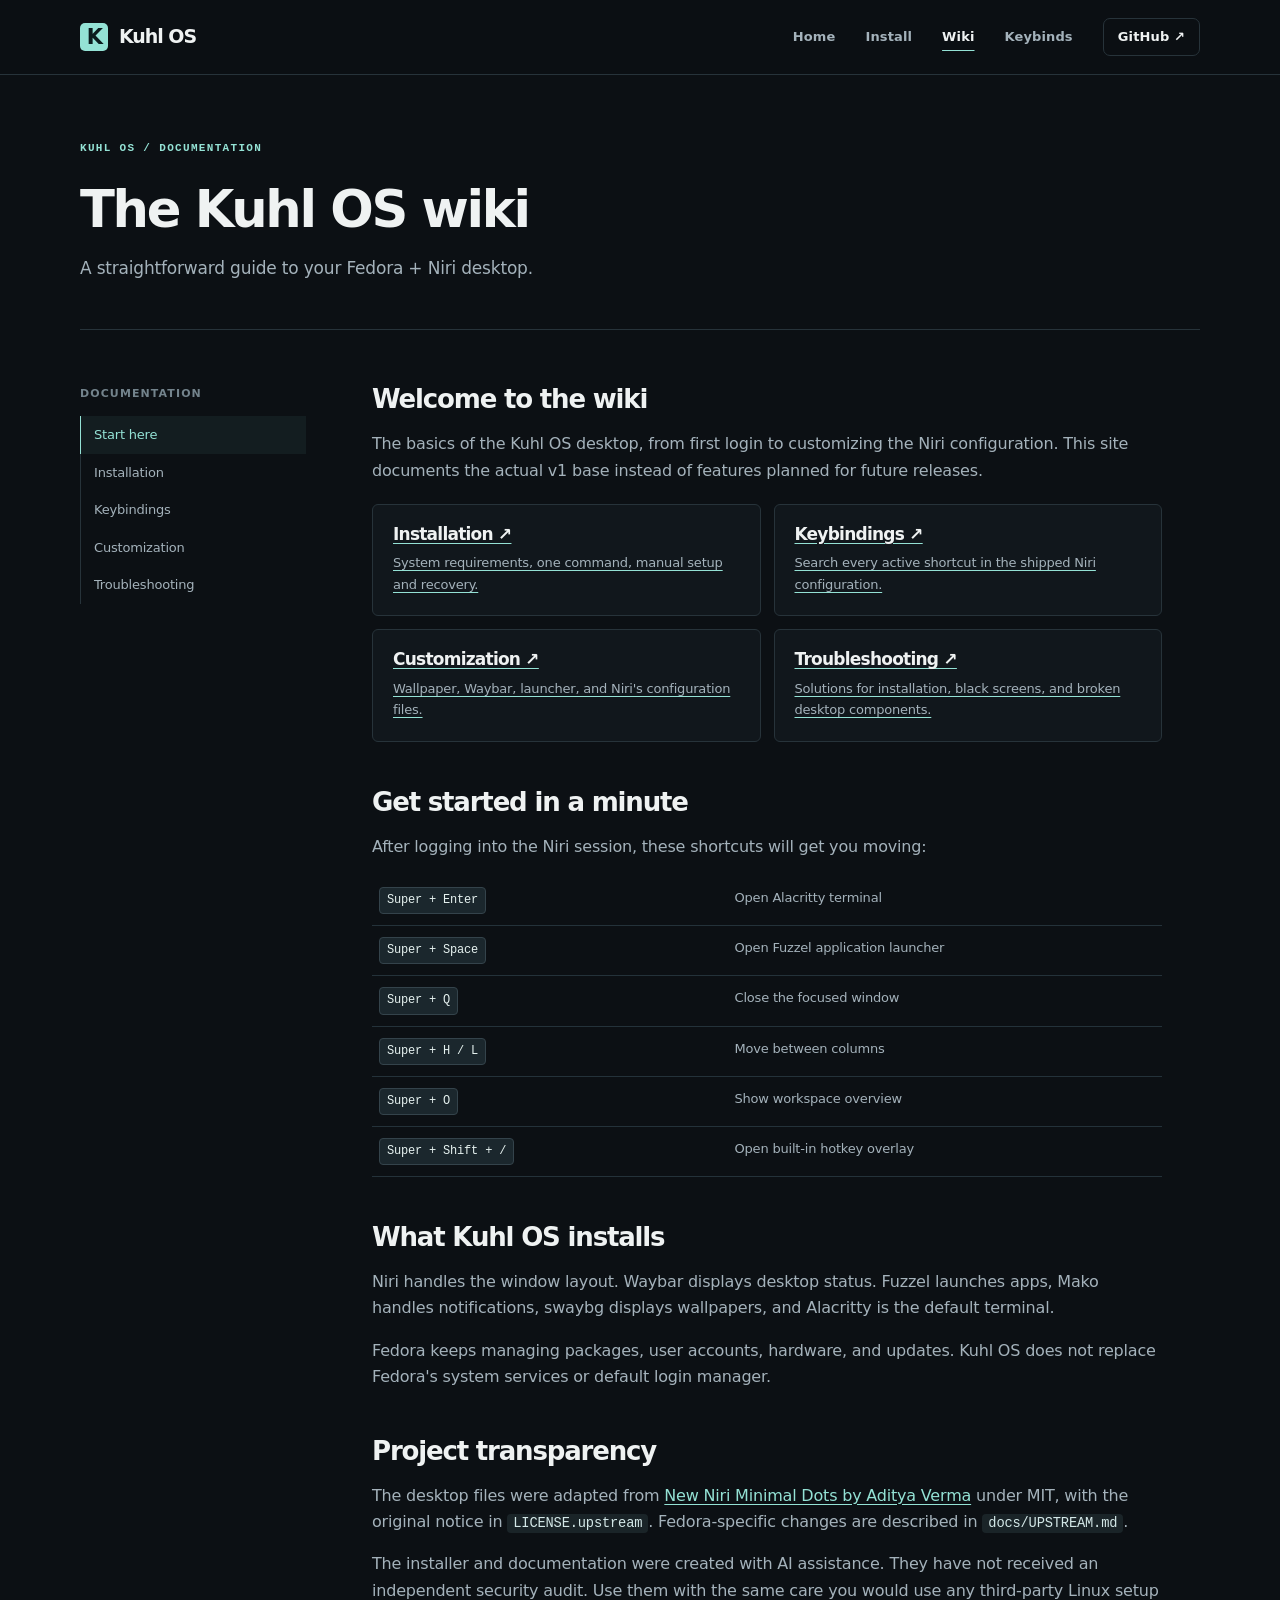
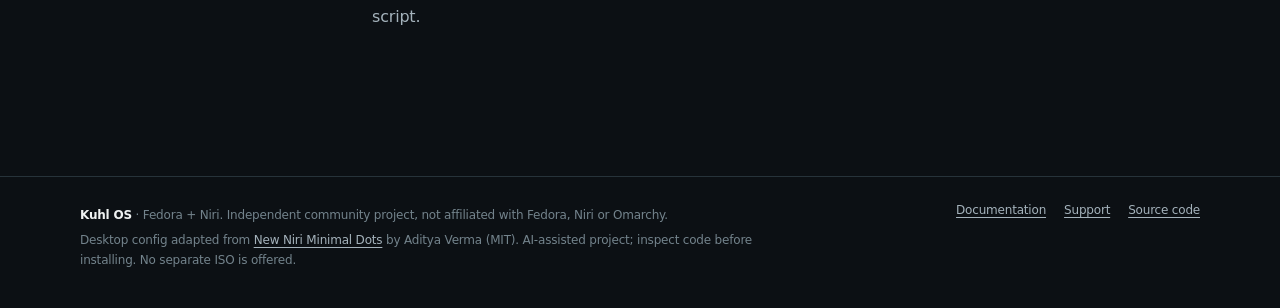
==== wiki/index.html @ 1f279771 "Added website and more for offical guide and release." ====
<!doctype html>
<html lang="en"><head><meta charset="utf-8"><meta name="viewport" content="width=device-width, initial-scale=1">
<meta name="theme-color" content="#0c1014"><meta name="description" content="A straightforward guide to your Fedora + Niri desktop.">
<title>The Kuhl OS wiki — Kuhl OS</title><link rel="icon" href="../assets/favicon.svg" type="image/svg+xml">
<link rel="stylesheet" href="../assets/site.css"><script src="../assets/site.js" defer></script></head>
<body><a class="skip-link" href="#content">Skip to content</a>
<header class="topbar"><div class="wrap nav-inner">
<a href="../index.html" class="brand" aria-label="Kuhl OS home"><span class="brand-mark" aria-hidden="true">K</span>Kuhl OS</a>
<button class="nav-toggle" type="button" data-nav-toggle aria-expanded="false" aria-controls="site-nav">Menu</button>
<nav id="site-nav" class="navlinks" data-navlinks aria-label="Main navigation"><a href="../index.html">Home</a><a href="../install.html">Install</a><a href="../wiki/index.html" aria-current="page">Wiki</a><a href="../wiki/keybinds.html">Keybinds</a><a class="nav-github" href="https://github.com/TerabyteEXE/Kuhl-OS" target="_blank" rel="noopener noreferrer">GitHub ↗</a></nav>
</div></header><main id="content"><div class="wrap"><div class="page-title"><p class="eyebrow">Kuhl OS / Documentation</p><h1>The Kuhl OS wiki</h1><p class="lead">A straightforward guide to your Fedora + Niri desktop.</p></div>
<div class="doc-shell"><aside class="side-nav" aria-label="Wiki pages"><p class="side-label">Documentation</p><a class="active" href="index.html">Start here</a><a class="" href="../install.html">Installation</a><a class="" href="keybinds.html">Keybindings</a><a class="" href="customization.html">Customization</a><a class="" href="troubleshooting.html">Troubleshooting</a></aside><article class="doc-content"><h2>Welcome to the wiki</h2>
<p>The basics of the Kuhl OS desktop, from first login to customizing the Niri configuration. This site documents the actual v1 base instead of features planned for future releases.</p>
<div class="doc-card-grid">
<a class="doc-card" href="../install.html"><h3>Installation ↗</h3><p>System requirements, one command, manual setup and recovery.</p></a>
<a class="doc-card" href="keybinds.html"><h3>Keybindings ↗</h3><p>Search every active shortcut in the shipped Niri configuration.</p></a>
<a class="doc-card" href="customization.html"><h3>Customization ↗</h3><p>Wallpaper, Waybar, launcher, and Niri's configuration files.</p></a>
<a class="doc-card" href="troubleshooting.html"><h3>Troubleshooting ↗</h3><p>Solutions for installation, black screens, and broken desktop components.</p></a>
</div>
<h2>Get started in a minute</h2><p>After logging into the Niri session, these shortcuts will get you moving:</p>
<table class="key-table"><tbody>
<tr><td><span class="kbd">Super + Enter</span></td><td>Open Alacritty terminal</td></tr>
<tr><td><span class="kbd">Super + Space</span></td><td>Open Fuzzel application launcher</td></tr>
<tr><td><span class="kbd">Super + Q</span></td><td>Close the focused window</td></tr>
<tr><td><span class="kbd">Super + H / L</span></td><td>Move between columns</td></tr>
<tr><td><span class="kbd">Super + O</span></td><td>Show workspace overview</td></tr>
<tr><td><span class="kbd">Super + Shift + /</span></td><td>Open built-in hotkey overlay</td></tr>
</tbody></table>
<h2>What Kuhl OS installs</h2>
<p>Niri handles the window layout. Waybar displays desktop status. Fuzzel launches apps, Mako handles notifications, swaybg displays wallpapers, and Alacritty is the default terminal.</p>
<p>Fedora keeps managing packages, user accounts, hardware, and updates. Kuhl OS does not replace Fedora's system services or default login manager.</p>
<h2>Project transparency</h2>
<p>The desktop files were adapted from <a href="https://github.com/youngcoder45/New-Niri-minimal-dots">New Niri Minimal Dots by Aditya Verma</a> under MIT, with the original notice in <span class="inline-code">LICENSE.upstream</span>. Fedora-specific changes are described in <span class="inline-code">docs/UPSTREAM.md</span>.</p>
<p>The installer and documentation were created with AI assistance. They have not received an independent security audit. Use them with the same care you would use any third-party Linux setup script.</p></article></div></div></main>
<footer class="footer"><div class="wrap footer-inner"><div>
<p><strong style="color:var(--text)">Kuhl OS</strong> · Fedora + Niri. Independent community project, not affiliated with Fedora, Niri or Omarchy.</p>
<p>Desktop config adapted from <a href="https://github.com/youngcoder45/New-Niri-minimal-dots">New Niri Minimal Dots</a> by Aditya Verma (MIT). AI-assisted project; inspect code before installing. No separate ISO is offered.</p></div>
<div class="footer-links"><a href="../wiki/index.html">Documentation</a><a href="../wiki/troubleshooting.html">Support</a><a href="https://github.com/TerabyteEXE/Kuhl-OS">Source code</a></div>
</div></footer></body></html>
---- assets/site.css ----
:root {
  color-scheme: dark;
  --bg: #0c1014;
  --panel: #11171c;
  --panel-alt: #151d23;
  --text: #eff2f2;
  --muted: #a4b2bb;
  --soft: #73838c;
  --line: #27333a;
  --accent: #94e2d5;
  --accent-dark: #12312e;
  --code: #d2e1e3;
  --max: 1120px;
}
* { box-sizing: border-box; }
html { scroll-behavior: smooth; }
body { background: var(--bg); color: var(--text); font: 16px/1.65 system-ui, -apple-system, BlinkMacSystemFont, "Segoe UI", sans-serif; letter-spacing: -.012em; margin: 0; min-height: 100vh; }
::selection { background: var(--accent); color: #0c1014; }
a { color: inherit; text-decoration: none; }
a:hover { color: var(--accent); }
a:focus-visible, button:focus-visible, input:focus-visible { outline: 2px solid var(--accent); outline-offset: 3px; }
button, input { font: inherit; }
button { cursor: pointer; }
.skip-link { position: absolute; top: -60px; left: 16px; z-index: 100; background: var(--accent); color: #071317; padding: .5rem 1rem; }
.skip-link:focus { top: 12px; }
.wrap { width: min(var(--max), calc(100% - 64px)); margin: 0 auto; }
.topbar { background: rgba(12,16,20,.96); border-bottom: 1px solid var(--line); position: sticky; top: 0; z-index: 20; }
.nav-inner { height: 74px; display:flex; align-items:center; justify-content:space-between; gap:28px; }
.brand { display:inline-flex; align-items:center; gap: 11px; font-weight: 740; color: var(--text); font-size: 19px; letter-spacing: -.055em; flex-shrink:0; }
.brand:hover { color: var(--text); }
.brand-mark { display: inline-grid; width: 28px; height: 28px; place-items:center; color: #0b1b1d; background: var(--accent); border-radius: 5px; font-size: 21px; font-weight: 850; letter-spacing:-.09em; line-height: 1; }
.navlinks { display:flex; gap: 30px; align-items:center; }
.navlinks a { font-size: 13px; color: var(--muted); font-weight: 600; letter-spacing: .01em; }
.navlinks a:hover, .navlinks a[aria-current=page] { color: var(--text); }
.navlinks a[aria-current=page] { text-decoration: underline; text-underline-offset: 9px; text-decoration-color: var(--accent); }
.navlinks .nav-github { border:1px solid var(--line); border-radius: 7px; padding: 7px 14px; color: var(--text); }
.navlinks .nav-github:hover { border-color: var(--accent); }
.nav-toggle { display: none; background: transparent; border: 1px solid var(--line); padding: 5px 10px; border-radius: 5px; color: var(--text); }
main { min-height: calc(100vh - 225px); }
.hero { display:grid; grid-template-columns: 1.18fr .82fr; gap: 7%; align-items:center; min-height: 500px; padding: 92px 0 106px; }
.eyebrow { font: 650 11px/1.5 ui-monospace, SFMono-Regular, Consolas, monospace; letter-spacing: .12em; text-transform:uppercase; color: var(--accent); margin: 0 0 23px; }
h1,h2,h3 { letter-spacing:-.045em; line-height:1.15; }
h1 { font-size: clamp(47px, 5.3vw, 78px); font-weight:750; margin:0 0 26px; max-width: 710px; }
h1 .accent { color: var(--accent); }
.lead { font-size: 18px; line-height:1.7; max-width: 545px; color: var(--muted); margin: 0 0 33px; }
.actions { display:flex; gap:11px; align-items:center; flex-wrap:wrap; }
.action { display:inline-flex; align-items:center; justify-content:center; font-size:14px; font-weight:700; background:var(--accent); color:#102225; border:1px solid var(--accent); border-radius: 7px; padding:11px 19px; transition: transform .16s ease; }
.action:hover { color:#102225; transform: translateY(-1px); }
.action.secondary { background:transparent; color:var(--text); border-color:#3b4a52; }
.action.secondary:hover { color:var(--accent); border-color:var(--accent); }
.hero-note { color: var(--soft); font-size: 12px; margin:20px 0 0; }
.terminal { background: #080c0f; border: 1px solid #36464e; border-radius: 9px; overflow:hidden; box-shadow: 0 20px 48px rgba(0,0,0,.16); }
.terminal-head { display:flex; align-items:center; justify-content: space-between; border-bottom:1px solid #27343a; background: #13191e; color: #87959e; font: 12px ui-monospace,monospace; padding: 11px 15px; }
.dots { display:flex; align-items:center; gap:5px; }
.dots i { width:6px; height:6px; border:1px solid #66767d; border-radius:50%; display:block; }
.terminal-body { padding: 25px 25px 30px; font: 13px/1.8 ui-monospace, SFMono-Regular, Menlo, Consolas, monospace; color:#b6c5cb; }
.term-prompt { color:var(--accent); }
.term-strong { color:var(--text); font-weight:700; }
.term-muted { color:#6d7d86; }
.term-ok { color:#8ccfaa; }
.term-rule { border-top:1px solid #233038; margin:18px 0 16px; }
.term-row { display:flex; justify-content:space-between; gap:15px; }
.term-row span:last-child { color:#8f9da3; }
.section { border-top:1px solid var(--line); padding: 66px 0 75px; }
.section-head { display:flex; align-items:baseline; gap:32px; justify-content:space-between; margin-bottom:34px; }
.section-head h2 { font-size:clamp(27px,3vw,38px); margin:0; }
.section-head p { margin:0; max-width:450px; color:var(--muted); font-size:15px; }
.feature-grid { display:grid; grid-template-columns: repeat(3, minmax(0,1fr)); column-gap:50px; row-gap:33px; }
.feature { padding-top:15px; border-top:1px solid #32434b; }
.feature-num { color:var(--accent); font:12px ui-monospace, monospace; }
.feature h3 { margin:12px 0 11px; font-size:18px; }
.feature p { color:var(--muted); margin:0; font-size:14px; }
.links-grid { display:grid; grid-template-columns:repeat(2,minmax(0,1fr)); gap:12px; }
.link-panel { border: 1px solid var(--line); background: #10161a; padding:25px 24px; border-radius:7px; display:flex; justify-content:space-between; align-items:center; gap:10px; }
.link-panel h3 { font-size:18px; margin:0 0 5px; }
.link-panel p { color:var(--muted); font-size:13px; margin:0; }
.link-panel .arr { color:var(--accent); font:22px ui-monospace,monospace; }
.link-panel:hover { border-color:#60877f; color:var(--text); }
.footer { border-top:1px solid var(--line); margin-top: 20px; padding: 24px 0 32px; }
.footer-inner { display:flex; align-items:start; justify-content:space-between; gap:30px; }
.footer p { color:var(--soft); font-size:12px; margin: 5px 0; max-width:700px; }
.footer a { color: var(--muted); text-decoration: underline; text-underline-offset:3px; }
.footer-links { display:flex; gap:18px; font-size:12px; white-space:nowrap; }
.page-title { padding: 65px 0 46px; border-bottom:1px solid var(--line); }
.page-title h1 { font-size: clamp(39px, 4vw, 61px); margin-bottom:16px; }
.page-title .lead { margin:0; font-size:17px; max-width:740px; }
.doc-shell { display:grid; grid-template-columns: 226px minmax(0,1fr); gap:66px; padding: 55px 0 110px; }
.side-nav { position:sticky; top:99px; align-self:start; }
.side-label { color:var(--soft); font-size:11px; font-weight:750; text-transform:uppercase; letter-spacing:.1em; margin:0 0 13px; }
.side-nav a { display:block; padding:8px 13px; color:var(--muted); border-left: 1px solid var(--line); font-size:13px; }
.side-nav a:hover { color:var(--text); }
.side-nav a.active { color:var(--accent); border-left-color:var(--accent); background:#131d20; }
.doc-content { min-width:0; max-width:790px; }
.doc-content h2 { font-size:26px; margin:46px 0 14px; }
.doc-content h2:first-child { margin-top:0; }
.doc-content h3 { font-size:18px; margin:26px 0 8px; }
.doc-content p, .doc-content li { color:var(--muted); }
.doc-content a:not(.action) { color:var(--accent); text-decoration:underline; text-underline-offset:3px; }
.doc-content ul, .doc-content ol { padding-left:23px; }
.doc-content li { margin:9px 0; }
.doc-content strong { color:var(--text); }
.note { border-left:2px solid #62877f; background: #121b1e; padding:16px 20px; margin:24px 0; color:var(--muted); font-size:14px; }
.note strong { color: var(--text); }
.code-box { border:1px solid var(--line); border-radius:6px; background:#080c0f; margin:20px 0 24px; overflow:hidden; }
.code-head { display:flex; align-items:center; justify-content:space-between; border-bottom:1px solid var(--line); padding:9px 14px; color:var(--soft); font:12px ui-monospace,monospace; }
.copy-btn { background:transparent; border:1px solid #405057; border-radius:4px; color:#d0dddf; font:12px ui-monospace,monospace; padding:4px 10px; }
.copy-btn:hover { border-color:var(--accent); color:var(--accent); }
.code-box pre { margin:0; padding:17px; white-space:pre-wrap; overflow-wrap:anywhere; font:13px/1.75 ui-monospace, Consolas, monospace; color:var(--code); }
.code-box code { color:inherit; }
.inline-code { background:#1a2428; color:#d4e8e8; padding:2px 6px; border-radius:4px; font: .86em ui-monospace,monospace; }
.steps { display:grid; gap:23px; margin-top:25px; }
.step { display:grid; grid-template-columns:30px 1fr; column-gap:18px; }
.step .no { display:grid; place-items:center; width:30px; height:30px; background:#18302e; border:1px solid #345e57; border-radius:50%; color:var(--accent); font:12px ui-monospace,monospace; }
.step h3 { margin:0 0 6px; font-size:18px; }
.step p { margin:0; }
.doc-card-grid { display:grid; grid-template-columns:1fr 1fr; gap:13px; margin-top:20px; }
.doc-card { border:1px solid var(--line); background:var(--panel); border-radius:6px; padding:20px; }
.doc-card:hover { border-color:#60877f; }
.doc-card h3 { color:var(--text); font-size:17px; margin:0 0 8px; }
.doc-card p { margin:0; font-size:13px; }
.key-search { width:100%; border:1px solid #455760; background:#10171b; padding:13px 15px; border-radius:6px; color:var(--text); margin:4px 0 20px; }
.key-controls { display:flex; align-items:center; flex-wrap:wrap; gap:9px; margin-bottom:14px; }
.filter-btn { border:1px solid var(--line); border-radius:4px; padding:6px 10px; background:transparent; color:var(--muted); font-size:12px; }
.filter-btn[aria-pressed=true], .filter-btn:hover { color:#102225; background:var(--accent); border-color:var(--accent); }
.key-group { margin-bottom:37px; }
.key-group h2 { margin:25px 0 10px; font-size:20px; }
.key-table { width:100%; border-collapse:collapse; }
.key-table td { border-bottom:1px solid #24323a; padding:11px 7px; font-size:13px; vertical-align:top; color:var(--muted); }
.key-table td:first-child { width:45%; color:var(--text); }
.kbd { font:12px/1.6 ui-monospace, SFMono-Regular, Consolas, monospace; background:#1b272d; border:1px solid #34434b; padding:3px 7px; border-radius:4px; color:#e5f1ef; display:inline-block; }
.result-count { color:var(--soft); font:12px ui-monospace,monospace; margin:0 0 18px; }
.no-results { display:none; border:1px solid var(--line); padding:22px; font-size:14px; color:var(--muted); }
hr { border:0; border-top:1px solid var(--line); margin:34px 0; }
@media (max-width: 920px) {
  .hero { grid-template-columns: 1fr; gap:35px; padding:65px 0; min-height:auto; }
  .terminal { max-width:660px; }
  .section-head { display:block; }
  .section-head p { margin-top:12px; }
  .feature-grid { grid-template-columns:repeat(2,1fr); }
  .doc-shell { grid-template-columns:185px minmax(0,1fr); gap:33px; }
}
@media (max-width: 680px) {
  .wrap { width:min(var(--max),calc(100% - 36px)); }
  .nav-inner { height:64px; }
  .nav-toggle { display:block; }
  .navlinks { position:absolute; top:64px; left:0; right:0; background:#0c1014; display:none; padding:16px 18px 20px; flex-direction:column; align-items:stretch; gap:0; border-bottom:1px solid var(--line); }
  .navlinks.open { display:flex; }
  .navlinks a { padding:10px 5px; }
  .navlinks .nav-github { align-self:start; margin-top:9px; padding:6px 14px; }
  .hero { padding:62px 0; }
  h1 { font-size:clamp(42px, 12vw, 65px); }
  .lead { font-size:16px; }
  .section { padding:49px 0 53px; }
  .feature-grid, .links-grid, .doc-card-grid { grid-template-columns:1fr; }
  .page-title { padding:45px 0 36px; }
  .doc-shell { display:flex; flex-direction:column; padding:35px 0 75px; gap:29px; }
  .side-nav { position:static; display:flex; flex-wrap:wrap; gap:4px; }
  .side-label { width:100%; }
  .side-nav a { border-left:0; border-bottom:1px solid var(--line); padding:7px 10px; }
  .side-nav a.active { border-bottom-color:var(--accent); }
  .footer-inner { flex-direction:column; gap:15px; }
  .key-table td:first-child { width:52%; }
}
@media (prefers-reduced-motion:reduce) { html { scroll-behavior:auto; } .action { transition:none; } }
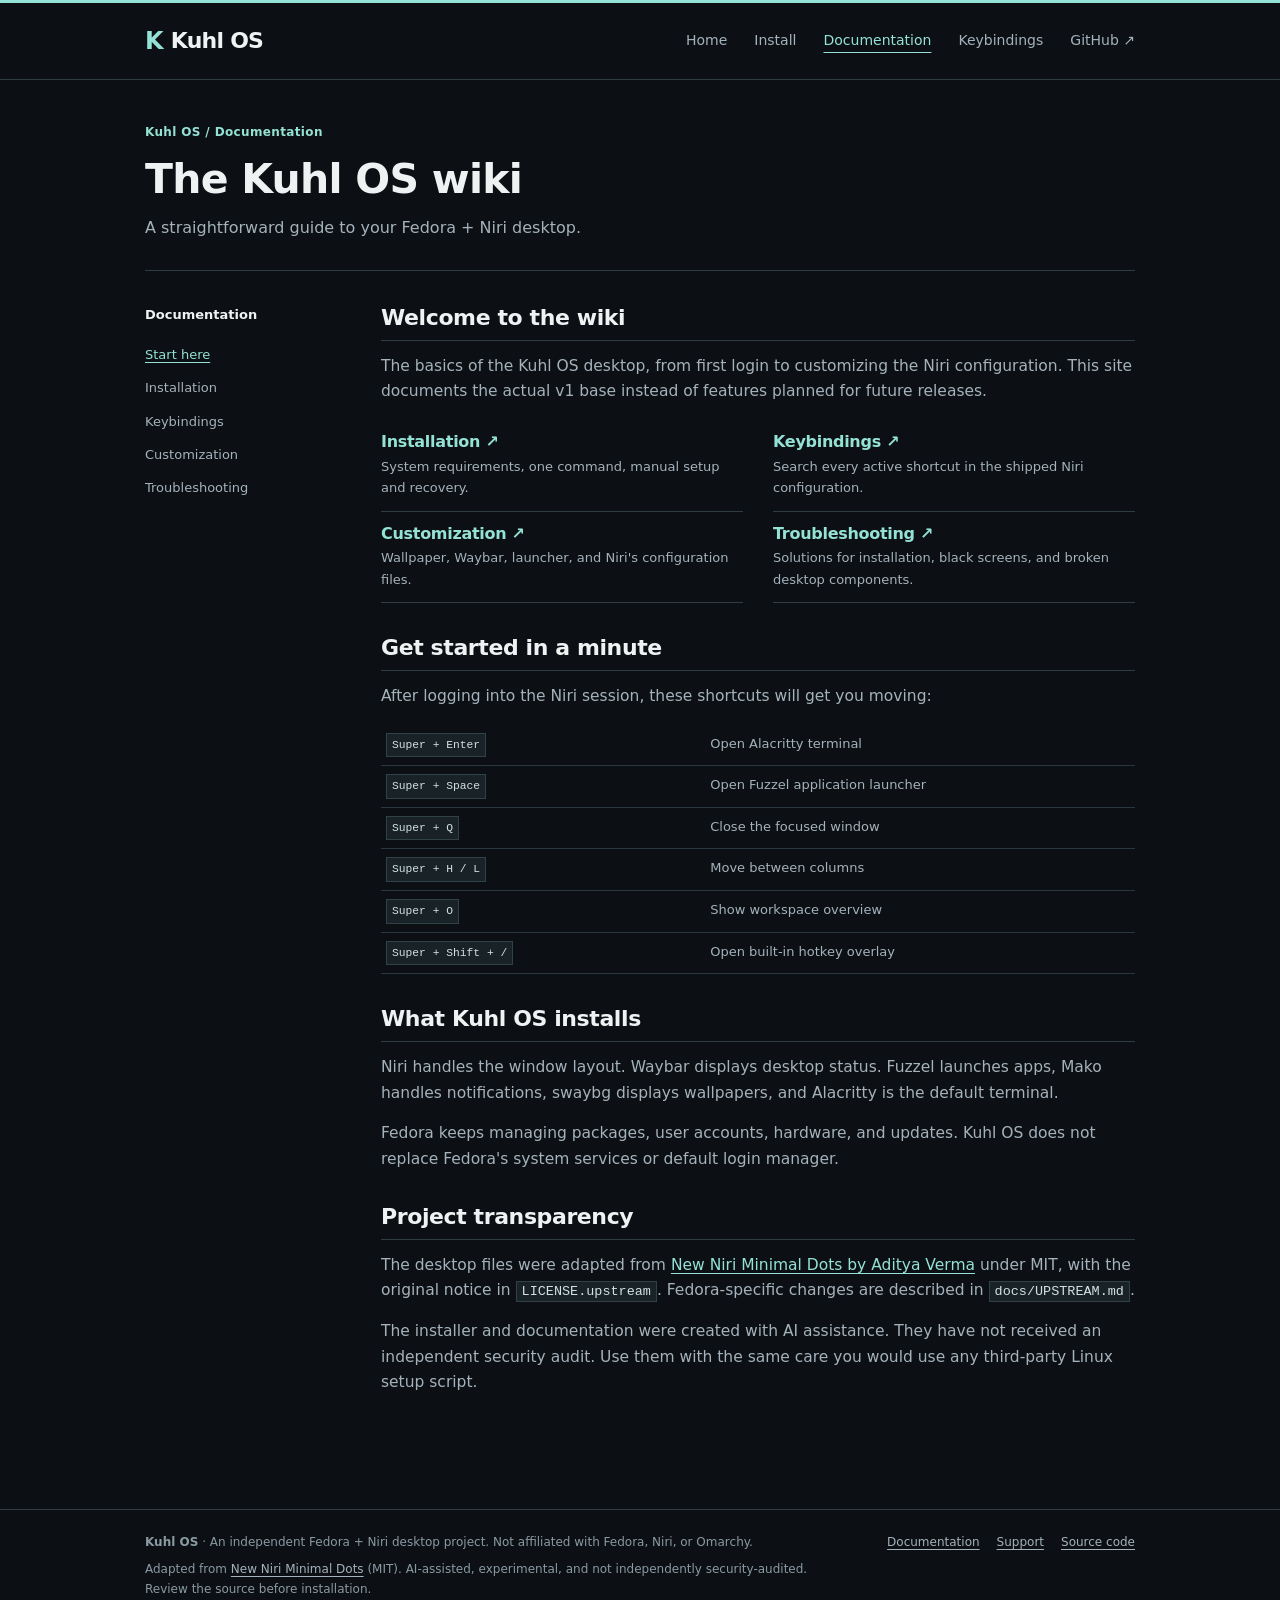
==== commit a1ee79db: "Debain like UI for wiki" ====
--- a/wiki/index.html
+++ b/wiki/index.html
@@ -7,7 +7,7 @@
 <header class="topbar"><div class="wrap nav-inner">
 <a href="../index.html" class="brand" aria-label="Kuhl OS home"><span class="brand-mark" aria-hidden="true">K</span>Kuhl OS</a>
 <button class="nav-toggle" type="button" data-nav-toggle aria-expanded="false" aria-controls="site-nav">Menu</button>
-<nav id="site-nav" class="navlinks" data-navlinks aria-label="Main navigation"><a href="../index.html">Home</a><a href="../install.html">Install</a><a href="../wiki/index.html" aria-current="page">Wiki</a><a href="../wiki/keybinds.html">Keybinds</a><a class="nav-github" href="https://github.com/TerabyteEXE/Kuhl-OS" target="_blank" rel="noopener noreferrer">GitHub ↗</a></nav>
+<nav id="site-nav" class="navlinks" data-navlinks aria-label="Main navigation"><a href="../index.html">Home</a><a href="../install.html">Install</a><a href="../wiki/index.html" aria-current="page">Documentation</a><a href="../wiki/keybinds.html">Keybindings</a><a class="nav-github" href="https://github.com/TerabyteEXE/Kuhl-OS" target="_blank" rel="noopener noreferrer">GitHub ↗</a></nav>
 </div></header><main id="content"><div class="wrap"><div class="page-title"><p class="eyebrow">Kuhl OS / Documentation</p><h1>The Kuhl OS wiki</h1><p class="lead">A straightforward guide to your Fedora + Niri desktop.</p></div>
 <div class="doc-shell"><aside class="side-nav" aria-label="Wiki pages"><p class="side-label">Documentation</p><a class="active" href="index.html">Start here</a><a class="" href="../install.html">Installation</a><a class="" href="keybinds.html">Keybindings</a><a class="" href="customization.html">Customization</a><a class="" href="troubleshooting.html">Troubleshooting</a></aside><article class="doc-content"><h2>Welcome to the wiki</h2>
 <p>The basics of the Kuhl OS desktop, from first login to customizing the Niri configuration. This site documents the actual v1 base instead of features planned for future releases.</p>
@@ -33,7 +33,7 @@
 <p>The desktop files were adapted from <a href="https://github.com/youngcoder45/New-Niri-minimal-dots">New Niri Minimal Dots by Aditya Verma</a> under MIT, with the original notice in <span class="inline-code">LICENSE.upstream</span>. Fedora-specific changes are described in <span class="inline-code">docs/UPSTREAM.md</span>.</p>
 <p>The installer and documentation were created with AI assistance. They have not received an independent security audit. Use them with the same care you would use any third-party Linux setup script.</p></article></div></div></main>
 <footer class="footer"><div class="wrap footer-inner"><div>
-<p><strong style="color:var(--text)">Kuhl OS</strong> · Fedora + Niri. Independent community project, not affiliated with Fedora, Niri or Omarchy.</p>
-<p>Desktop config adapted from <a href="https://github.com/youngcoder45/New-Niri-minimal-dots">New Niri Minimal Dots</a> by Aditya Verma (MIT). AI-assisted project; inspect code before installing. No separate ISO is offered.</p></div>
+<p><strong>Kuhl OS</strong> · An independent Fedora + Niri desktop project. Not affiliated with Fedora, Niri, or Omarchy.</p>
+<p>Adapted from <a href="https://github.com/youngcoder45/New-Niri-minimal-dots">New Niri Minimal Dots</a> (MIT). AI-assisted, experimental, and not independently security-audited. Review the source before installation.</p></div>
 <div class="footer-links"><a href="../wiki/index.html">Documentation</a><a href="../wiki/troubleshooting.html">Support</a><a href="https://github.com/TerabyteEXE/Kuhl-OS">Source code</a></div>
 </div></footer></body></html>
--- a/assets/site.css
+++ b/assets/site.css
@@ -1,164 +1,163 @@
+/* Kuhl OS web site · simple, documentation-first layout.
+   Inspired by the straightforward structure of traditional Linux project sites.
+   Original CSS; no Debian website source code is included. */
 :root {
   color-scheme: dark;
   --bg: #0c1014;
-  --panel: #11171c;
-  --panel-alt: #151d23;
+  --panel: #10171b;
+  --panel-alt: #141c20;
   --text: #eff2f2;
   --muted: #a4b2bb;
-  --soft: #73838c;
-  --line: #27333a;
+  --soft: #8a9aa3;
+  --line: #303d43;
   --accent: #94e2d5;
-  --accent-dark: #12312e;
+  --accent-dark: #14342f;
   --code: #d2e1e3;
-  --max: 1120px;
+  --max: 990px;
 }
 * { box-sizing: border-box; }
 html { scroll-behavior: smooth; }
-body { background: var(--bg); color: var(--text); font: 16px/1.65 system-ui, -apple-system, BlinkMacSystemFont, "Segoe UI", sans-serif; letter-spacing: -.012em; margin: 0; min-height: 100vh; }
+body { margin: 0; min-height: 100vh; background: var(--bg); color: var(--text); font: 15.5px/1.65 system-ui, -apple-system, BlinkMacSystemFont, "Segoe UI", sans-serif; }
 ::selection { background: var(--accent); color: #0c1014; }
-a { color: inherit; text-decoration: none; }
-a:hover { color: var(--accent); }
-a:focus-visible, button:focus-visible, input:focus-visible { outline: 2px solid var(--accent); outline-offset: 3px; }
+a { color: var(--accent); text-decoration: underline; text-decoration-thickness: 1px; text-underline-offset: 3px; }
+a:hover { color: #c6fff3; }
 button, input { font: inherit; }
 button { cursor: pointer; }
-.skip-link { position: absolute; top: -60px; left: 16px; z-index: 100; background: var(--accent); color: #071317; padding: .5rem 1rem; }
-.skip-link:focus { top: 12px; }
-.wrap { width: min(var(--max), calc(100% - 64px)); margin: 0 auto; }
-.topbar { background: rgba(12,16,20,.96); border-bottom: 1px solid var(--line); position: sticky; top: 0; z-index: 20; }
-.nav-inner { height: 74px; display:flex; align-items:center; justify-content:space-between; gap:28px; }
-.brand { display:inline-flex; align-items:center; gap: 11px; font-weight: 740; color: var(--text); font-size: 19px; letter-spacing: -.055em; flex-shrink:0; }
+a:focus-visible, button:focus-visible, input:focus-visible { outline: 2px solid var(--accent); outline-offset: 3px; }
+[hidden] { display: none !important; }
+.wrap { width: min(var(--max), calc(100% - 44px)); margin: 0 auto; }
+.skip-link { position: absolute; top: -80px; left: 12px; z-index: 40; padding: 6px 12px; background: var(--accent); color: #071b1e; }
+.skip-link:focus { top: 8px; }
+
+/* Unadorned site navigation */
+.topbar { border-top: 3px solid var(--accent); border-bottom: 1px solid var(--line); background: var(--bg); }
+.nav-inner { min-height: 76px; display: flex; justify-content: space-between; align-items: center; column-gap: 30px; }
+.brand { display: inline-flex; gap: 8px; align-items: center; flex-shrink: 0; font-size: 22px; font-weight: 700; letter-spacing: -.035em; color: var(--text); text-decoration: none; }
 .brand:hover { color: var(--text); }
-.brand-mark { display: inline-grid; width: 28px; height: 28px; place-items:center; color: #0b1b1d; background: var(--accent); border-radius: 5px; font-size: 21px; font-weight: 850; letter-spacing:-.09em; line-height: 1; }
-.navlinks { display:flex; gap: 30px; align-items:center; }
-.navlinks a { font-size: 13px; color: var(--muted); font-weight: 600; letter-spacing: .01em; }
-.navlinks a:hover, .navlinks a[aria-current=page] { color: var(--text); }
-.navlinks a[aria-current=page] { text-decoration: underline; text-underline-offset: 9px; text-decoration-color: var(--accent); }
-.navlinks .nav-github { border:1px solid var(--line); border-radius: 7px; padding: 7px 14px; color: var(--text); }
-.navlinks .nav-github:hover { border-color: var(--accent); }
-.nav-toggle { display: none; background: transparent; border: 1px solid var(--line); padding: 5px 10px; border-radius: 5px; color: var(--text); }
-main { min-height: calc(100vh - 225px); }
-.hero { display:grid; grid-template-columns: 1.18fr .82fr; gap: 7%; align-items:center; min-height: 500px; padding: 92px 0 106px; }
-.eyebrow { font: 650 11px/1.5 ui-monospace, SFMono-Regular, Consolas, monospace; letter-spacing: .12em; text-transform:uppercase; color: var(--accent); margin: 0 0 23px; }
-h1,h2,h3 { letter-spacing:-.045em; line-height:1.15; }
-h1 { font-size: clamp(47px, 5.3vw, 78px); font-weight:750; margin:0 0 26px; max-width: 710px; }
-h1 .accent { color: var(--accent); }
-.lead { font-size: 18px; line-height:1.7; max-width: 545px; color: var(--muted); margin: 0 0 33px; }
-.actions { display:flex; gap:11px; align-items:center; flex-wrap:wrap; }
-.action { display:inline-flex; align-items:center; justify-content:center; font-size:14px; font-weight:700; background:var(--accent); color:#102225; border:1px solid var(--accent); border-radius: 7px; padding:11px 19px; transition: transform .16s ease; }
-.action:hover { color:#102225; transform: translateY(-1px); }
-.action.secondary { background:transparent; color:var(--text); border-color:#3b4a52; }
-.action.secondary:hover { color:var(--accent); border-color:var(--accent); }
-.hero-note { color: var(--soft); font-size: 12px; margin:20px 0 0; }
-.terminal { background: #080c0f; border: 1px solid #36464e; border-radius: 9px; overflow:hidden; box-shadow: 0 20px 48px rgba(0,0,0,.16); }
-.terminal-head { display:flex; align-items:center; justify-content: space-between; border-bottom:1px solid #27343a; background: #13191e; color: #87959e; font: 12px ui-monospace,monospace; padding: 11px 15px; }
-.dots { display:flex; align-items:center; gap:5px; }
-.dots i { width:6px; height:6px; border:1px solid #66767d; border-radius:50%; display:block; }
-.terminal-body { padding: 25px 25px 30px; font: 13px/1.8 ui-monospace, SFMono-Regular, Menlo, Consolas, monospace; color:#b6c5cb; }
-.term-prompt { color:var(--accent); }
-.term-strong { color:var(--text); font-weight:700; }
-.term-muted { color:#6d7d86; }
-.term-ok { color:#8ccfaa; }
-.term-rule { border-top:1px solid #233038; margin:18px 0 16px; }
-.term-row { display:flex; justify-content:space-between; gap:15px; }
-.term-row span:last-child { color:#8f9da3; }
-.section { border-top:1px solid var(--line); padding: 66px 0 75px; }
-.section-head { display:flex; align-items:baseline; gap:32px; justify-content:space-between; margin-bottom:34px; }
-.section-head h2 { font-size:clamp(27px,3vw,38px); margin:0; }
-.section-head p { margin:0; max-width:450px; color:var(--muted); font-size:15px; }
-.feature-grid { display:grid; grid-template-columns: repeat(3, minmax(0,1fr)); column-gap:50px; row-gap:33px; }
-.feature { padding-top:15px; border-top:1px solid #32434b; }
-.feature-num { color:var(--accent); font:12px ui-monospace, monospace; }
-.feature h3 { margin:12px 0 11px; font-size:18px; }
-.feature p { color:var(--muted); margin:0; font-size:14px; }
-.links-grid { display:grid; grid-template-columns:repeat(2,minmax(0,1fr)); gap:12px; }
-.link-panel { border: 1px solid var(--line); background: #10161a; padding:25px 24px; border-radius:7px; display:flex; justify-content:space-between; align-items:center; gap:10px; }
-.link-panel h3 { font-size:18px; margin:0 0 5px; }
-.link-panel p { color:var(--muted); font-size:13px; margin:0; }
-.link-panel .arr { color:var(--accent); font:22px ui-monospace,monospace; }
-.link-panel:hover { border-color:#60877f; color:var(--text); }
-.footer { border-top:1px solid var(--line); margin-top: 20px; padding: 24px 0 32px; }
-.footer-inner { display:flex; align-items:start; justify-content:space-between; gap:30px; }
-.footer p { color:var(--soft); font-size:12px; margin: 5px 0; max-width:700px; }
-.footer a { color: var(--muted); text-decoration: underline; text-underline-offset:3px; }
-.footer-links { display:flex; gap:18px; font-size:12px; white-space:nowrap; }
-.page-title { padding: 65px 0 46px; border-bottom:1px solid var(--line); }
-.page-title h1 { font-size: clamp(39px, 4vw, 61px); margin-bottom:16px; }
-.page-title .lead { margin:0; font-size:17px; max-width:740px; }
-.doc-shell { display:grid; grid-template-columns: 226px minmax(0,1fr); gap:66px; padding: 55px 0 110px; }
-.side-nav { position:sticky; top:99px; align-self:start; }
-.side-label { color:var(--soft); font-size:11px; font-weight:750; text-transform:uppercase; letter-spacing:.1em; margin:0 0 13px; }
-.side-nav a { display:block; padding:8px 13px; color:var(--muted); border-left: 1px solid var(--line); font-size:13px; }
-.side-nav a:hover { color:var(--text); }
-.side-nav a.active { color:var(--accent); border-left-color:var(--accent); background:#131d20; }
-.doc-content { min-width:0; max-width:790px; }
-.doc-content h2 { font-size:26px; margin:46px 0 14px; }
-.doc-content h2:first-child { margin-top:0; }
-.doc-content h3 { font-size:18px; margin:26px 0 8px; }
-.doc-content p, .doc-content li { color:var(--muted); }
-.doc-content a:not(.action) { color:var(--accent); text-decoration:underline; text-underline-offset:3px; }
-.doc-content ul, .doc-content ol { padding-left:23px; }
-.doc-content li { margin:9px 0; }
-.doc-content strong { color:var(--text); }
-.note { border-left:2px solid #62877f; background: #121b1e; padding:16px 20px; margin:24px 0; color:var(--muted); font-size:14px; }
+.brand-mark { color: var(--accent); font-size: 24px; font-weight: 700; line-height: 1; }
+.navlinks { display: flex; align-items: center; gap: 27px; }
+.navlinks a { font-size: 14px; color: var(--muted); text-decoration: none; }
+.navlinks a:hover, .navlinks a[aria-current="page"] { color: var(--accent); text-decoration: underline; text-underline-offset: 7px; }
+.navlinks .nav-github { color: var(--muted); }
+.nav-toggle { display: none; background: transparent; border: 1px solid var(--line); border-radius: 2px; color: var(--text); padding: 5px 12px; }
+
+/* Page typography */
+main { min-height: calc(100vh - 270px); }
+h1, h2, h3 { line-height: 1.3; font-weight: 650; letter-spacing: -.018em; }
+h1 { font-size: clamp(31px, 4vw, 41px); margin: 0 0 13px; }
+h2 { font-size: 24px; margin: 0 0 15px; }
+h3 { font-size: 17px; margin: 0 0 6px; }
+p { margin: 0 0 15px; }
+.lead { font-size: 17px; color: var(--muted); max-width: 690px; line-height: 1.7; }
+.eyebrow { color: var(--accent); font-weight: 650; font-size: 12px; margin: 0 0 10px; letter-spacing: .03em; }
+.accent { color: var(--accent); }
+
+/* Homepage: plain information, plain links, and a single install command */
+.home-intro { padding: 52px 0 35px; border-bottom: 1px solid var(--line); }
+.home-intro .lead { margin-bottom: 20px; }
+.project-meta { font-size: 13px; color: var(--soft); margin: 0; }
+.home-section { padding: 32px 0 34px; border-bottom: 1px solid var(--line); }
+.home-section h2 { margin-bottom: 13px; }
+.home-section > p { max-width: 770px; color: var(--muted); }
+.home-columns { display: grid; grid-template-columns: 1fr 1fr; column-gap: 60px; }
+.home-columns h2 { font-size: 21px; }
+.plain-list { list-style: none; padding: 0; margin: 6px 0 0; }
+.plain-list li { padding: 10px 0; border-bottom: 1px solid var(--line); }
+.plain-list li:last-child { border-bottom: 0; }
+.plain-list a { font-weight: 600; }
+.plain-list .detail { display: block; color: var(--muted); font-size: 13px; }
+.facts { border-collapse: collapse; font-size: 14px; width: 100%; max-width: 710px; }
+.facts th, .facts td { text-align: left; padding: 10px 0; border-bottom: 1px solid var(--line); vertical-align: top; }
+.facts th { width: 155px; font-weight: 650; color: var(--text); padding-right: 14px; }
+.facts td { color: var(--muted); }
+.home-note { color: var(--soft); font-size: 13px; }
+
+/* Documentation pages retain all their content and interactions. */
+.page-title { padding: 43px 0 29px; border-bottom: 1px solid var(--line); }
+.page-title h1 { margin: 0 0 8px; }
+.page-title .lead { margin: 0; font-size: 16px; }
+.doc-shell { display: grid; grid-template-columns: 190px minmax(0, 1fr); column-gap: 46px; padding: 33px 0 68px; }
+.side-nav { align-self: start; position: sticky; top: 18px; }
+.side-label { font-size: 13px; color: var(--text); margin: 0 0 12px; font-weight: 700; }
+.side-nav a { display: block; color: var(--muted); text-decoration: none; font-size: 13px; padding: 6px 0; }
+.side-nav a:hover, .side-nav a.active { color: var(--accent); text-decoration: underline; text-underline-offset: 3px; }
+.doc-content { min-width: 0; max-width: 760px; }
+.doc-content h2 { font-size: 22px; border-bottom: 1px solid var(--line); padding-bottom: 7px; margin: 31px 0 13px; }
+.doc-content h2:first-child { margin-top: 0; }
+.doc-content h3 { font-size: 17px; margin: 23px 0 6px; }
+.doc-content p, .doc-content li { color: var(--muted); }
+.doc-content ul, .doc-content ol { padding-left: 23px; }
+.doc-content li { margin: 8px 0; }
+.doc-content strong { color: var(--text); }
+.doc-content a:not(.action) { color: var(--accent); }
+.note { padding: 12px 15px; margin: 20px 0; border-left: 3px solid var(--accent); background: var(--panel); color: var(--muted); font-size: 14px; }
 .note strong { color: var(--text); }
-.code-box { border:1px solid var(--line); border-radius:6px; background:#080c0f; margin:20px 0 24px; overflow:hidden; }
-.code-head { display:flex; align-items:center; justify-content:space-between; border-bottom:1px solid var(--line); padding:9px 14px; color:var(--soft); font:12px ui-monospace,monospace; }
-.copy-btn { background:transparent; border:1px solid #405057; border-radius:4px; color:#d0dddf; font:12px ui-monospace,monospace; padding:4px 10px; }
-.copy-btn:hover { border-color:var(--accent); color:var(--accent); }
-.code-box pre { margin:0; padding:17px; white-space:pre-wrap; overflow-wrap:anywhere; font:13px/1.75 ui-monospace, Consolas, monospace; color:var(--code); }
-.code-box code { color:inherit; }
-.inline-code { background:#1a2428; color:#d4e8e8; padding:2px 6px; border-radius:4px; font: .86em ui-monospace,monospace; }
-.steps { display:grid; gap:23px; margin-top:25px; }
-.step { display:grid; grid-template-columns:30px 1fr; column-gap:18px; }
-.step .no { display:grid; place-items:center; width:30px; height:30px; background:#18302e; border:1px solid #345e57; border-radius:50%; color:var(--accent); font:12px ui-monospace,monospace; }
-.step h3 { margin:0 0 6px; font-size:18px; }
-.step p { margin:0; }
-.doc-card-grid { display:grid; grid-template-columns:1fr 1fr; gap:13px; margin-top:20px; }
-.doc-card { border:1px solid var(--line); background:var(--panel); border-radius:6px; padding:20px; }
-.doc-card:hover { border-color:#60877f; }
-.doc-card h3 { color:var(--text); font-size:17px; margin:0 0 8px; }
-.doc-card p { margin:0; font-size:13px; }
-.key-search { width:100%; border:1px solid #455760; background:#10171b; padding:13px 15px; border-radius:6px; color:var(--text); margin:4px 0 20px; }
-.key-controls { display:flex; align-items:center; flex-wrap:wrap; gap:9px; margin-bottom:14px; }
-.filter-btn { border:1px solid var(--line); border-radius:4px; padding:6px 10px; background:transparent; color:var(--muted); font-size:12px; }
-.filter-btn[aria-pressed=true], .filter-btn:hover { color:#102225; background:var(--accent); border-color:var(--accent); }
-.key-group { margin-bottom:37px; }
-.key-group h2 { margin:25px 0 10px; font-size:20px; }
-.key-table { width:100%; border-collapse:collapse; }
-.key-table td { border-bottom:1px solid #24323a; padding:11px 7px; font-size:13px; vertical-align:top; color:var(--muted); }
-.key-table td:first-child { width:45%; color:var(--text); }
-.kbd { font:12px/1.6 ui-monospace, SFMono-Regular, Consolas, monospace; background:#1b272d; border:1px solid #34434b; padding:3px 7px; border-radius:4px; color:#e5f1ef; display:inline-block; }
-.result-count { color:var(--soft); font:12px ui-monospace,monospace; margin:0 0 18px; }
-.no-results { display:none; border:1px solid var(--line); padding:22px; font-size:14px; color:var(--muted); }
-hr { border:0; border-top:1px solid var(--line); margin:34px 0; }
-@media (max-width: 920px) {
-  .hero { grid-template-columns: 1fr; gap:35px; padding:65px 0; min-height:auto; }
-  .terminal { max-width:660px; }
-  .section-head { display:block; }
-  .section-head p { margin-top:12px; }
-  .feature-grid { grid-template-columns:repeat(2,1fr); }
-  .doc-shell { grid-template-columns:185px minmax(0,1fr); gap:33px; }
+.inline-code, .kbd { font: .87em/1.65 ui-monospace, SFMono-Regular, Menlo, Consolas, monospace; color: var(--code); background: #182227; padding: 2px 5px; border: 1px solid #304148; }
+.kbd { white-space: normal; display: inline-block; }
+
+/* Commands: functional copy buttons, understated framing */
+.code-box { border: 1px solid var(--line); margin: 17px 0 22px; overflow: hidden; background: #090e11; }
+.code-head { display: flex; justify-content: space-between; align-items: center; gap: 20px; padding: 7px 13px; border-bottom: 1px solid var(--line); color: var(--soft); font-size: 12px; }
+.copy-btn { background: var(--panel); color: var(--text); border: 1px solid #455860; padding: 3px 9px; font-size: 12px; }
+.copy-btn:hover { border-color: var(--accent); color: var(--accent); }
+.code-box pre { color: var(--code); font: 13px/1.65 ui-monospace, SFMono-Regular, Menlo, Consolas, monospace; margin: 0; padding: 14px; overflow-x: auto; white-space: pre-wrap; overflow-wrap: anywhere; }
+.code-box code { color: inherit; }
+.steps { display: grid; gap: 17px; margin-top: 20px; }
+.step { display: grid; grid-template-columns: 27px minmax(0, 1fr); column-gap: 14px; }
+.step .no { font: 13px ui-monospace, monospace; color: var(--accent); padding-top: 2px; }
+.step h3 { margin: 0 0 5px; }
+.step p { margin-bottom: 0; }
+
+/* Wiki links are just documentation links, not product cards */
+.doc-card-grid { display: grid; grid-template-columns: 1fr 1fr; column-gap: 30px; row-gap: 0; margin: 5px 0 20px; }
+.doc-card { display: block; text-decoration: none; padding: 12px 0; border-bottom: 1px solid var(--line); }
+.doc-card:hover { text-decoration: none; }
+.doc-card h3 { color: var(--accent); margin: 0 0 3px; font-size: 16px; }
+.doc-card p { color: var(--muted); font-size: 13px; margin: 0; }
+
+/* Searchable keybinding reference */
+.key-search { width: 100%; color: var(--text); background: var(--panel); border: 1px solid #425158; padding: 10px 12px; margin: 5px 0 13px; }
+.key-controls { display: flex; flex-wrap: wrap; gap: 6px; margin-bottom: 12px; }
+.filter-btn { border: 1px solid var(--line); background: transparent; color: var(--muted); padding: 4px 9px; font-size: 12px; }
+.filter-btn[aria-pressed="true"], .filter-btn:hover { color: #0b1c1e; border-color: var(--accent); background: var(--accent); }
+.key-group { margin-bottom: 27px; }
+.key-group h2 { font-size: 19px; margin: 24px 0 8px; }
+.key-table { width: 100%; border-collapse: collapse; }
+.key-table td { vertical-align: top; text-align: left; border-bottom: 1px solid #29373e; padding: 8px 5px; font-size: 13px; color: var(--muted); }
+.key-table td:first-child { width: 43%; color: var(--text); }
+.result-count { color: var(--soft); font-size: 13px; }
+.no-results { display: none; padding: 18px 0; color: var(--muted); }
+hr { border: 0; border-top: 1px solid var(--line); margin: 24px 0; }
+
+/* Footer */
+.footer { margin-top: 30px; border-top: 1px solid var(--line); padding: 23px 0 36px; }
+.footer-inner { display: flex; justify-content: space-between; gap: 38px; }
+.footer p { color: var(--soft); font-size: 12px; max-width: 680px; margin: 0 0 8px; }
+.footer a { color: var(--muted); }
+.footer-links { display: flex; align-items: start; gap: 17px; flex-wrap: wrap; font-size: 12px; }
+
+@media (max-width: 800px) {
+  .doc-shell { grid-template-columns: 150px minmax(0, 1fr); column-gap: 28px; }
+  .navlinks { gap: 17px; }
+  .home-columns { column-gap: 35px; }
 }
-@media (max-width: 680px) {
-  .wrap { width:min(var(--max),calc(100% - 36px)); }
-  .nav-inner { height:64px; }
-  .nav-toggle { display:block; }
-  .navlinks { position:absolute; top:64px; left:0; right:0; background:#0c1014; display:none; padding:16px 18px 20px; flex-direction:column; align-items:stretch; gap:0; border-bottom:1px solid var(--line); }
-  .navlinks.open { display:flex; }
-  .navlinks a { padding:10px 5px; }
-  .navlinks .nav-github { align-self:start; margin-top:9px; padding:6px 14px; }
-  .hero { padding:62px 0; }
-  h1 { font-size:clamp(42px, 12vw, 65px); }
-  .lead { font-size:16px; }
-  .section { padding:49px 0 53px; }
-  .feature-grid, .links-grid, .doc-card-grid { grid-template-columns:1fr; }
-  .page-title { padding:45px 0 36px; }
-  .doc-shell { display:flex; flex-direction:column; padding:35px 0 75px; gap:29px; }
-  .side-nav { position:static; display:flex; flex-wrap:wrap; gap:4px; }
-  .side-label { width:100%; }
-  .side-nav a { border-left:0; border-bottom:1px solid var(--line); padding:7px 10px; }
-  .side-nav a.active { border-bottom-color:var(--accent); }
-  .footer-inner { flex-direction:column; gap:15px; }
-  .key-table td:first-child { width:52%; }
+@media (max-width: 660px) {
+  .wrap { width: calc(100% - 30px); }
+  .nav-inner { min-height: 63px; }
+  .nav-toggle { display: block; }
+  .navlinks { display: none; position: absolute; top: 65px; right: 0; left: 0; z-index: 22; flex-direction: column; align-items: stretch; gap: 0; padding: 9px 15px 14px; background: var(--bg); border-bottom: 1px solid var(--line); }
+  .navlinks.open { display: flex; }
+  .navlinks a { display: block; padding: 7px 0; }
+  .home-intro { padding-top: 35px; }
+  .home-section { padding: 27px 0; }
+  .home-columns, .doc-card-grid { grid-template-columns: 1fr; }
+  .home-columns > div + div { margin-top: 24px; }
+  .page-title { padding-top: 30px; }
+  .doc-shell { display: block; padding-top: 25px; }
+  .side-nav { position: static; padding-bottom: 15px; border-bottom: 1px solid var(--line); margin-bottom: 24px; }
+  .side-nav a { display: inline-block; margin-right: 16px; }
+  .footer-inner { flex-direction: column; gap: 13px; }
+  .facts th { width: 110px; }
+  .key-table td:first-child { width: 52%; }
 }
-@media (prefers-reduced-motion:reduce) { html { scroll-behavior:auto; } .action { transition:none; } }
+@media (prefers-reduced-motion: reduce) { html { scroll-behavior: auto; } }
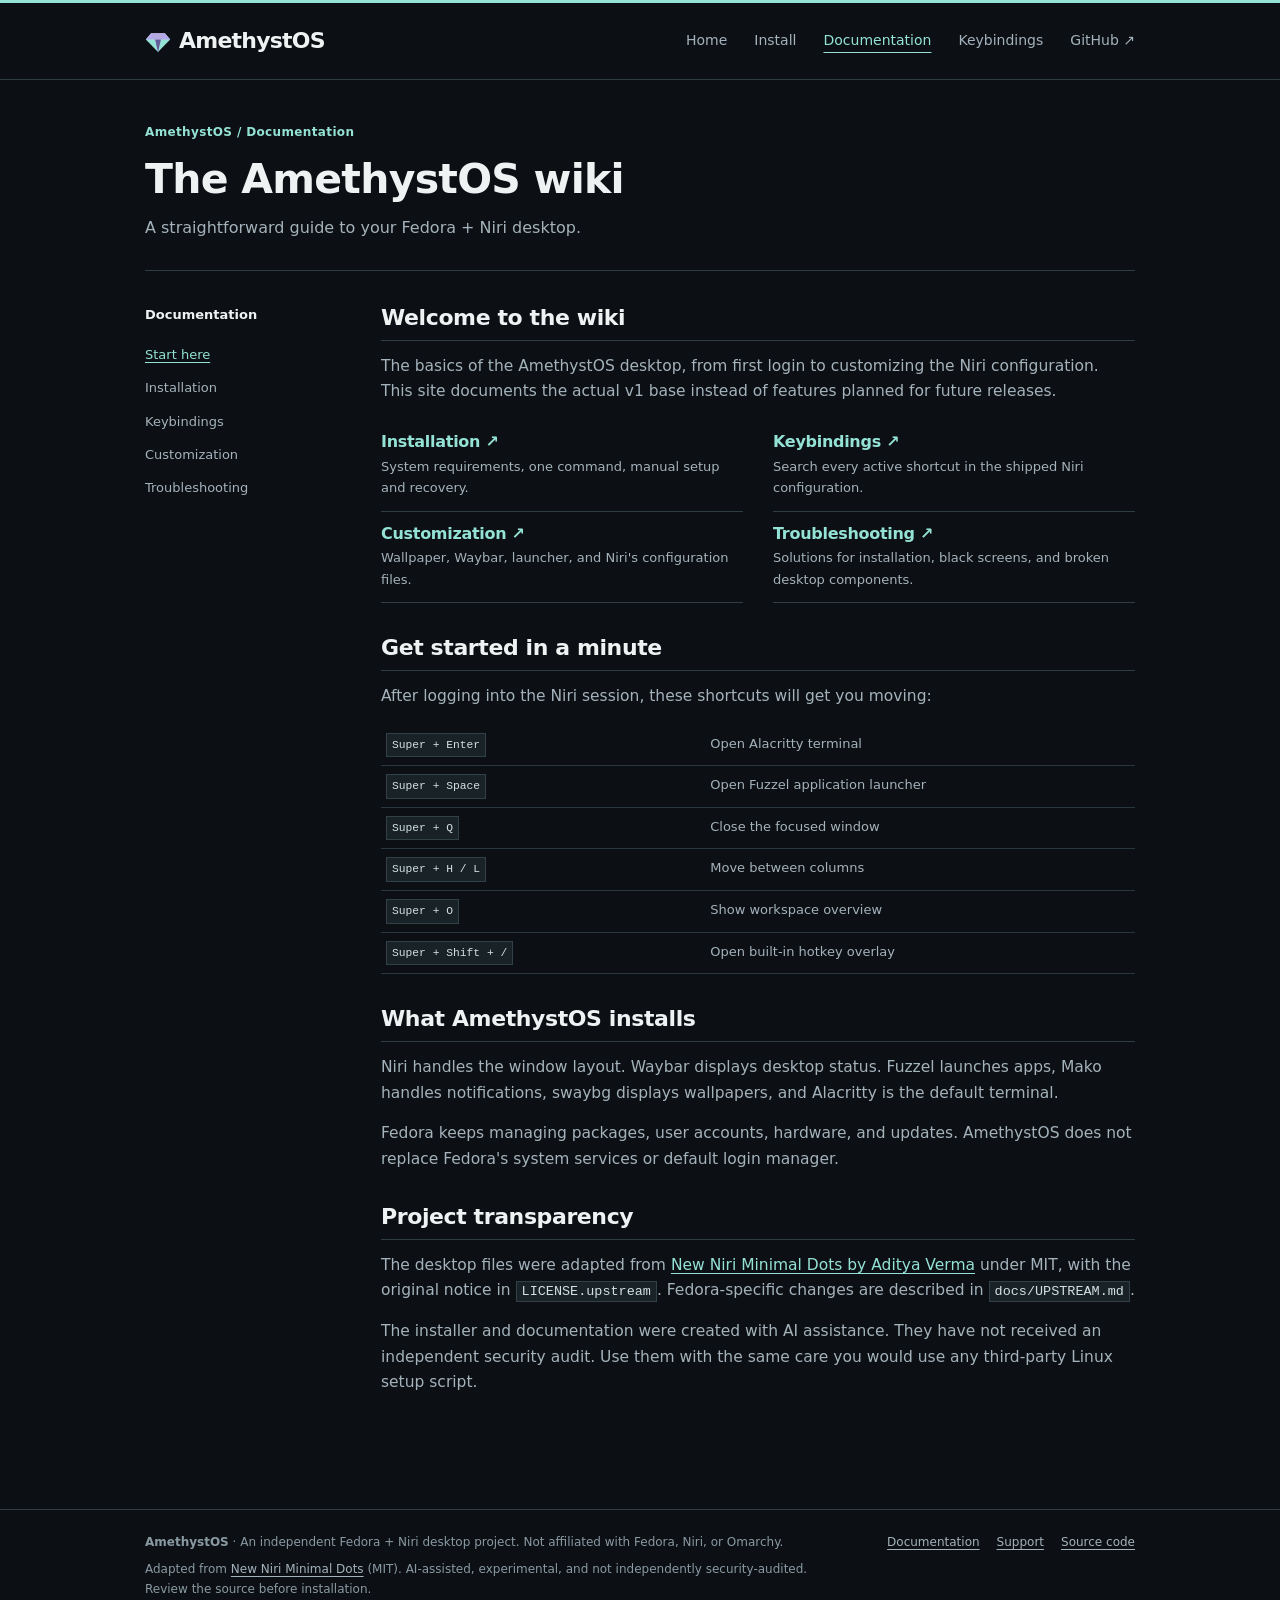
==== commit 839f7af1: "fixed" ====
--- a/wiki/index.html
+++ b/wiki/index.html
@@ -1,16 +1,16 @@
 <!doctype html>
 <html lang="en"><head><meta charset="utf-8"><meta name="viewport" content="width=device-width, initial-scale=1">
 <meta name="theme-color" content="#0c1014"><meta name="description" content="A straightforward guide to your Fedora + Niri desktop.">
-<title>The Kuhl OS wiki — Kuhl OS</title><link rel="icon" href="../assets/favicon.svg" type="image/svg+xml">
+<title>The AmethystOS wiki — AmethystOS</title><link rel="icon" href="../assets/favicon.svg" type="image/svg+xml">
 <link rel="stylesheet" href="../assets/site.css"><script src="../assets/site.js" defer></script></head>
 <body><a class="skip-link" href="#content">Skip to content</a>
 <header class="topbar"><div class="wrap nav-inner">
-<a href="../index.html" class="brand" aria-label="Kuhl OS home"><span class="brand-mark" aria-hidden="true">K</span>Kuhl OS</a>
+<a href="../index.html" class="brand" aria-label="AmethystOS home"><img class="brand-icon" src="../assets/logo.svg" alt="" width="26" height="26">AmethystOS</a>
 <button class="nav-toggle" type="button" data-nav-toggle aria-expanded="false" aria-controls="site-nav">Menu</button>
-<nav id="site-nav" class="navlinks" data-navlinks aria-label="Main navigation"><a href="../index.html">Home</a><a href="../install.html">Install</a><a href="../wiki/index.html" aria-current="page">Documentation</a><a href="../wiki/keybinds.html">Keybindings</a><a class="nav-github" href="https://github.com/TerabyteEXE/Kuhl-OS" target="_blank" rel="noopener noreferrer">GitHub ↗</a></nav>
-</div></header><main id="content"><div class="wrap"><div class="page-title"><p class="eyebrow">Kuhl OS / Documentation</p><h1>The Kuhl OS wiki</h1><p class="lead">A straightforward guide to your Fedora + Niri desktop.</p></div>
+<nav id="site-nav" class="navlinks" data-navlinks aria-label="Main navigation"><a href="../index.html">Home</a><a href="../install.html">Install</a><a href="../wiki/index.html" aria-current="page">Documentation</a><a href="../wiki/keybinds.html">Keybindings</a><a class="nav-github" href="https://github.com/TerabyteEXE/AmethystOS" target="_blank" rel="noopener noreferrer">GitHub ↗</a></nav>
+</div></header><main id="content"><div class="wrap"><div class="page-title"><p class="eyebrow">AmethystOS / Documentation</p><h1>The AmethystOS wiki</h1><p class="lead">A straightforward guide to your Fedora + Niri desktop.</p></div>
 <div class="doc-shell"><aside class="side-nav" aria-label="Wiki pages"><p class="side-label">Documentation</p><a class="active" href="index.html">Start here</a><a class="" href="../install.html">Installation</a><a class="" href="keybinds.html">Keybindings</a><a class="" href="customization.html">Customization</a><a class="" href="troubleshooting.html">Troubleshooting</a></aside><article class="doc-content"><h2>Welcome to the wiki</h2>
-<p>The basics of the Kuhl OS desktop, from first login to customizing the Niri configuration. This site documents the actual v1 base instead of features planned for future releases.</p>
+<p>The basics of the AmethystOS desktop, from first login to customizing the Niri configuration. This site documents the actual v1 base instead of features planned for future releases.</p>
 <div class="doc-card-grid">
 <a class="doc-card" href="../install.html"><h3>Installation ↗</h3><p>System requirements, one command, manual setup and recovery.</p></a>
 <a class="doc-card" href="keybinds.html"><h3>Keybindings ↗</h3><p>Search every active shortcut in the shipped Niri configuration.</p></a>
@@ -26,14 +26,14 @@
 <tr><td><span class="kbd">Super + O</span></td><td>Show workspace overview</td></tr>
 <tr><td><span class="kbd">Super + Shift + /</span></td><td>Open built-in hotkey overlay</td></tr>
 </tbody></table>
-<h2>What Kuhl OS installs</h2>
+<h2>What AmethystOS installs</h2>
 <p>Niri handles the window layout. Waybar displays desktop status. Fuzzel launches apps, Mako handles notifications, swaybg displays wallpapers, and Alacritty is the default terminal.</p>
-<p>Fedora keeps managing packages, user accounts, hardware, and updates. Kuhl OS does not replace Fedora's system services or default login manager.</p>
+<p>Fedora keeps managing packages, user accounts, hardware, and updates. AmethystOS does not replace Fedora's system services or default login manager.</p>
 <h2>Project transparency</h2>
 <p>The desktop files were adapted from <a href="https://github.com/youngcoder45/New-Niri-minimal-dots">New Niri Minimal Dots by Aditya Verma</a> under MIT, with the original notice in <span class="inline-code">LICENSE.upstream</span>. Fedora-specific changes are described in <span class="inline-code">docs/UPSTREAM.md</span>.</p>
 <p>The installer and documentation were created with AI assistance. They have not received an independent security audit. Use them with the same care you would use any third-party Linux setup script.</p></article></div></div></main>
 <footer class="footer"><div class="wrap footer-inner"><div>
-<p><strong>Kuhl OS</strong> · An independent Fedora + Niri desktop project. Not affiliated with Fedora, Niri, or Omarchy.</p>
+<p><strong>AmethystOS</strong> · An independent Fedora + Niri desktop project. Not affiliated with Fedora, Niri, or Omarchy.</p>
 <p>Adapted from <a href="https://github.com/youngcoder45/New-Niri-minimal-dots">New Niri Minimal Dots</a> (MIT). AI-assisted, experimental, and not independently security-audited. Review the source before installation.</p></div>
-<div class="footer-links"><a href="../wiki/index.html">Documentation</a><a href="../wiki/troubleshooting.html">Support</a><a href="https://github.com/TerabyteEXE/Kuhl-OS">Source code</a></div>
+<div class="footer-links"><a href="../wiki/index.html">Documentation</a><a href="../wiki/troubleshooting.html">Support</a><a href="https://github.com/TerabyteEXE/AmethystOS">Source code</a></div>
 </div></footer></body></html>
--- a/assets/site.css
+++ b/assets/site.css
@@ -1,4 +1,4 @@
-/* Kuhl OS web site · simple, documentation-first layout.
+/* AmethystOS web site · simple, documentation-first layout.
    Inspired by the straightforward structure of traditional Linux project sites.
    Original CSS; no Debian website source code is included. */
 :root {
@@ -34,7 +34,7 @@
 .nav-inner { min-height: 76px; display: flex; justify-content: space-between; align-items: center; column-gap: 30px; }
 .brand { display: inline-flex; gap: 8px; align-items: center; flex-shrink: 0; font-size: 22px; font-weight: 700; letter-spacing: -.035em; color: var(--text); text-decoration: none; }
 .brand:hover { color: var(--text); }
-.brand-mark { color: var(--accent); font-size: 24px; font-weight: 700; line-height: 1; }
+.brand-icon { display: block; width: 26px; height: 26px; flex: 0 0 26px; }
 .navlinks { display: flex; align-items: center; gap: 27px; }
 .navlinks a { font-size: 14px; color: var(--muted); text-decoration: none; }
 .navlinks a:hover, .navlinks a[aria-current="page"] { color: var(--accent); text-decoration: underline; text-underline-offset: 7px; }
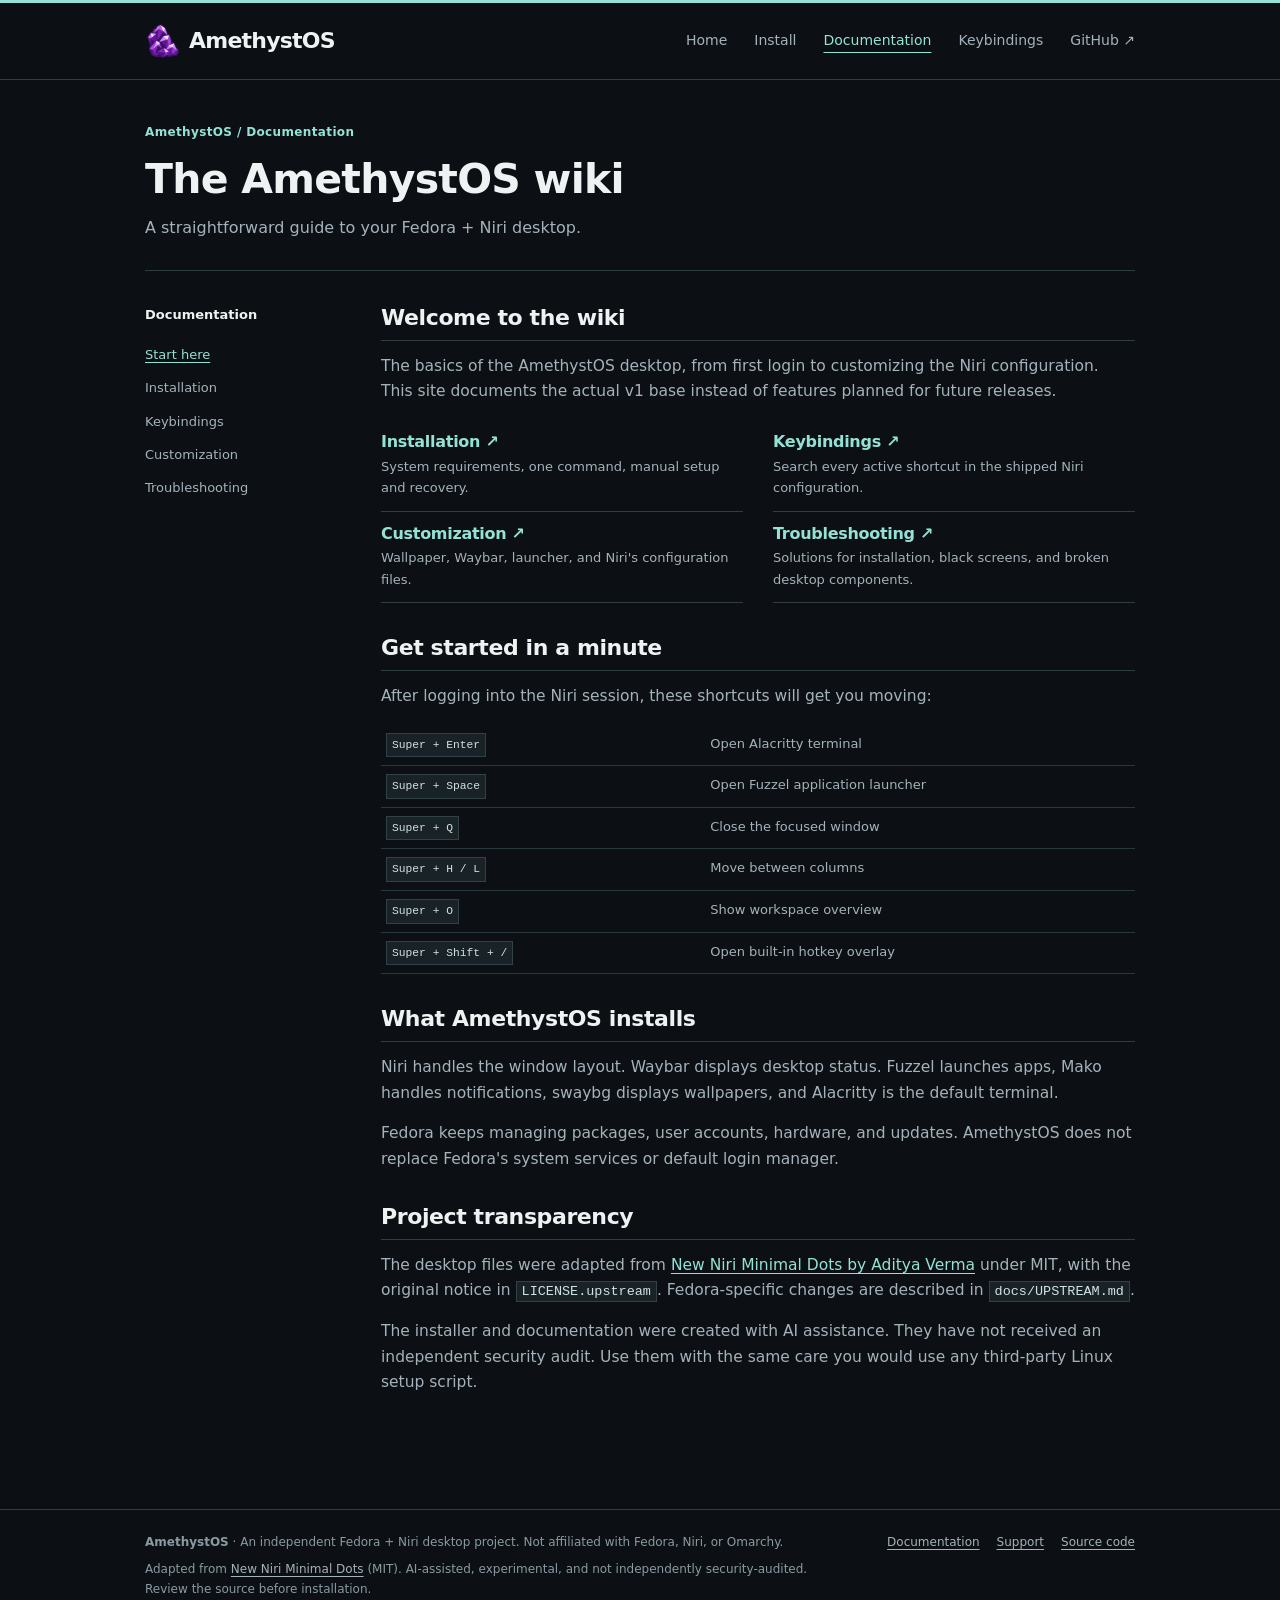
==== commit 4bb13078: "Logo and proper website" ====
--- a/wiki/index.html
+++ b/wiki/index.html
@@ -1,11 +1,12 @@
 <!doctype html>
 <html lang="en"><head><meta charset="utf-8"><meta name="viewport" content="width=device-width, initial-scale=1">
 <meta name="theme-color" content="#0c1014"><meta name="description" content="A straightforward guide to your Fedora + Niri desktop.">
-<title>The AmethystOS wiki — AmethystOS</title><link rel="icon" href="../assets/favicon.svg" type="image/svg+xml">
+<title>The AmethystOS wiki — AmethystOS</title><link rel="icon" href="../assets/favicon.png" type="image/png">
+<link rel="apple-touch-icon" href="../assets/apple-touch-icon.png">
 <link rel="stylesheet" href="../assets/site.css"><script src="../assets/site.js" defer></script></head>
 <body><a class="skip-link" href="#content">Skip to content</a>
 <header class="topbar"><div class="wrap nav-inner">
-<a href="../index.html" class="brand" aria-label="AmethystOS home"><img class="brand-icon" src="../assets/logo.svg" alt="" width="26" height="26">AmethystOS</a>
+<a href="../index.html" class="brand" aria-label="AmethystOS home"><img class="brand-icon" src="../assets/branding/amethyst-logo.png" alt="" width="36" height="36">AmethystOS</a>
 <button class="nav-toggle" type="button" data-nav-toggle aria-expanded="false" aria-controls="site-nav">Menu</button>
 <nav id="site-nav" class="navlinks" data-navlinks aria-label="Main navigation"><a href="../index.html">Home</a><a href="../install.html">Install</a><a href="../wiki/index.html" aria-current="page">Documentation</a><a href="../wiki/keybinds.html">Keybindings</a><a class="nav-github" href="https://github.com/TerabyteEXE/AmethystOS" target="_blank" rel="noopener noreferrer">GitHub ↗</a></nav>
 </div></header><main id="content"><div class="wrap"><div class="page-title"><p class="eyebrow">AmethystOS / Documentation</p><h1>The AmethystOS wiki</h1><p class="lead">A straightforward guide to your Fedora + Niri desktop.</p></div>
--- a/assets/site.css
+++ b/assets/site.css
@@ -34,7 +34,7 @@
 .nav-inner { min-height: 76px; display: flex; justify-content: space-between; align-items: center; column-gap: 30px; }
 .brand { display: inline-flex; gap: 8px; align-items: center; flex-shrink: 0; font-size: 22px; font-weight: 700; letter-spacing: -.035em; color: var(--text); text-decoration: none; }
 .brand:hover { color: var(--text); }
-.brand-icon { display: block; width: 26px; height: 26px; flex: 0 0 26px; }
+.brand-icon { display: block; width: 36px; height: 36px; flex: 0 0 36px; object-fit: contain; }
 .navlinks { display: flex; align-items: center; gap: 27px; }
 .navlinks a { font-size: 14px; color: var(--muted); text-decoration: none; }
 .navlinks a:hover, .navlinks a[aria-current="page"] { color: var(--accent); text-decoration: underline; text-underline-offset: 7px; }
@@ -55,6 +55,11 @@
 /* Homepage: plain information, plain links, and a single install command */
 .home-intro { padding: 52px 0 35px; border-bottom: 1px solid var(--line); }
 .home-intro .lead { margin-bottom: 20px; }
+/* Official crystal logo, supplied by the project creator. Simple presentation,
+   with no generated illustration or redesigned mark. */
+.home-heading { display: flex; align-items: center; gap: 22px; margin-bottom: 16px; }
+.home-mark { display: block; width: 94px; height: 98px; object-fit: contain; flex: 0 0 94px; }
+.home-heading h1 { margin-bottom: 0; }
 .project-meta { font-size: 13px; color: var(--soft); margin: 0; }
 .home-section { padding: 32px 0 34px; border-bottom: 1px solid var(--line); }
 .home-section h2 { margin-bottom: 13px; }
@@ -149,6 +154,9 @@
   .navlinks.open { display: flex; }
   .navlinks a { display: block; padding: 7px 0; }
   .home-intro { padding-top: 35px; }
+  .home-heading { gap: 12px; align-items: center; }
+  .home-mark { width: 66px; height: 69px; flex-basis: 66px; }
+  .home-heading h1 { font-size: clamp(26px, 7vw, 34px); }
   .home-section { padding: 27px 0; }
   .home-columns, .doc-card-grid { grid-template-columns: 1fr; }
   .home-columns > div + div { margin-top: 24px; }
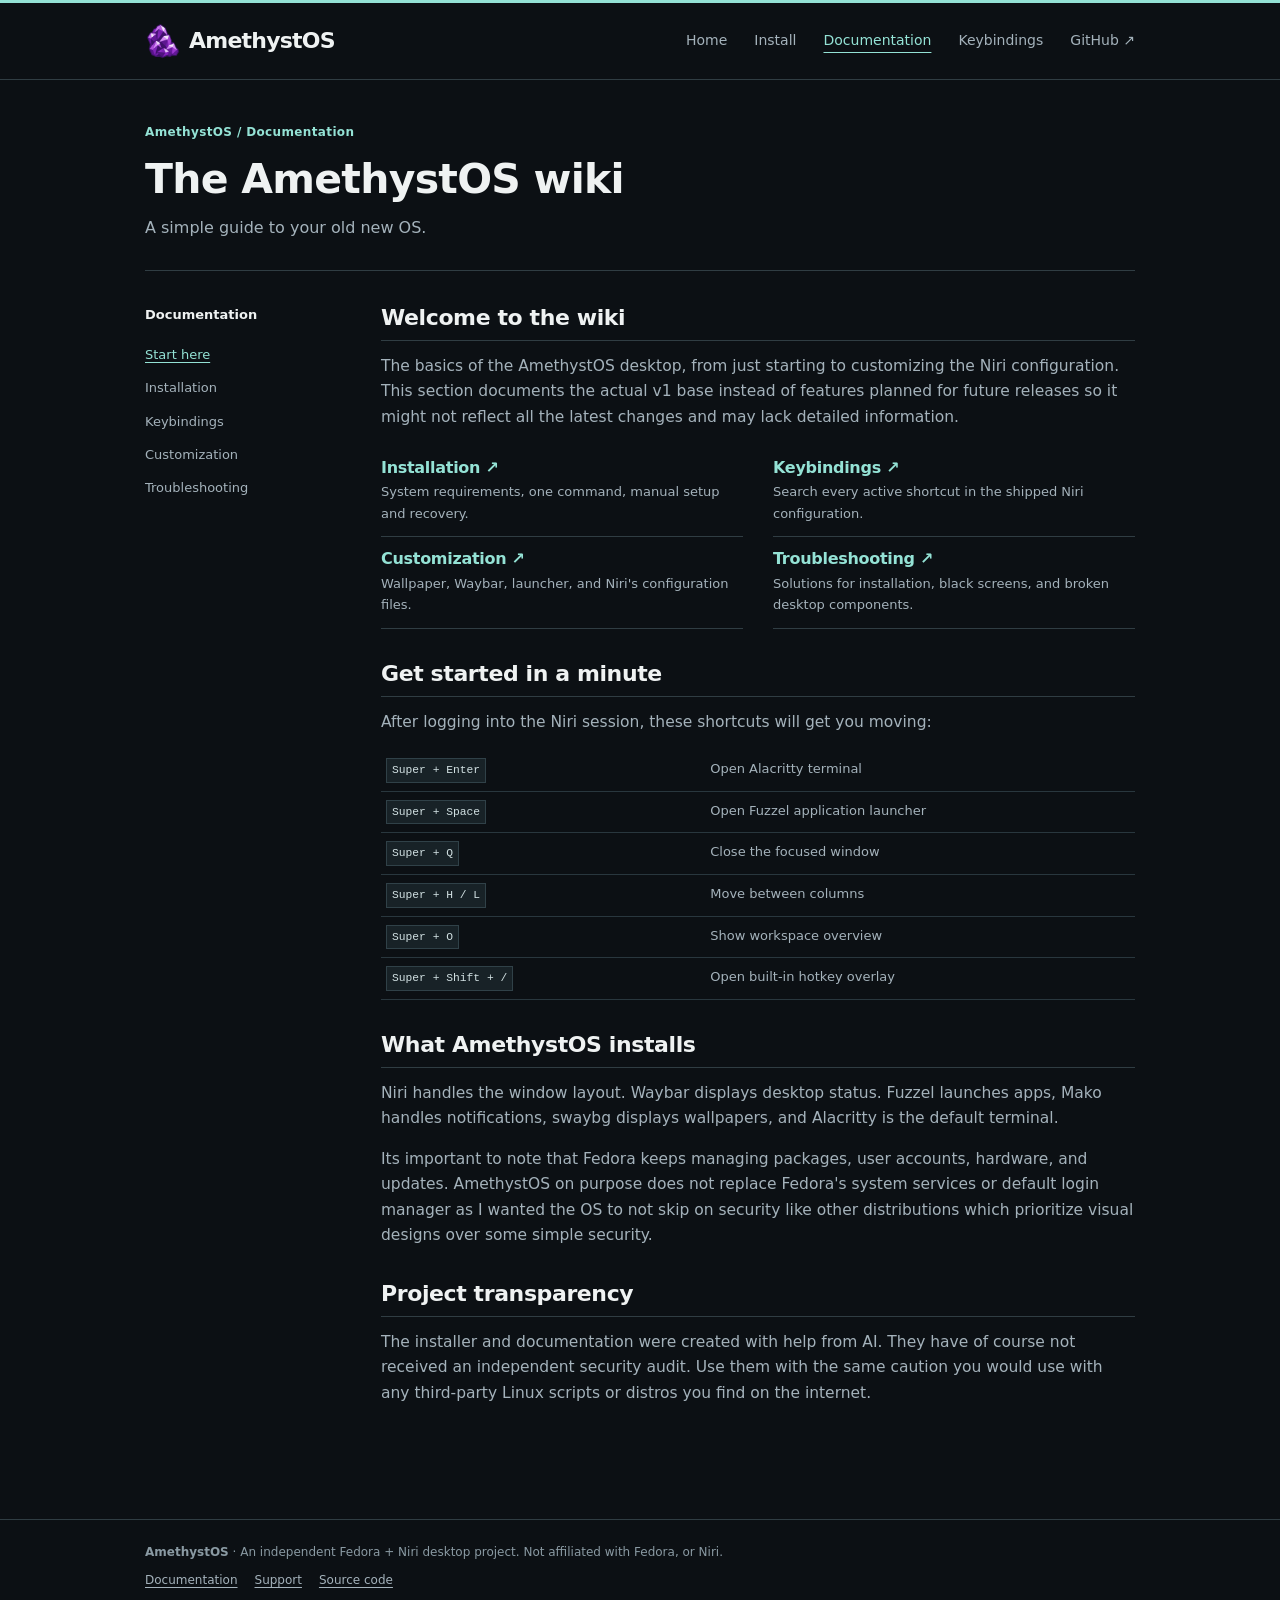
==== commit 91b37a3a: "added about and fixed wallpapers." ====
--- a/wiki/index.html
+++ b/wiki/index.html
@@ -9,9 +9,9 @@
 <a href="../index.html" class="brand" aria-label="AmethystOS home"><img class="brand-icon" src="../assets/branding/amethyst-logo.png" alt="" width="36" height="36">AmethystOS</a>
 <button class="nav-toggle" type="button" data-nav-toggle aria-expanded="false" aria-controls="site-nav">Menu</button>
 <nav id="site-nav" class="navlinks" data-navlinks aria-label="Main navigation"><a href="../index.html">Home</a><a href="../install.html">Install</a><a href="../wiki/index.html" aria-current="page">Documentation</a><a href="../wiki/keybinds.html">Keybindings</a><a class="nav-github" href="https://github.com/TerabyteEXE/AmethystOS" target="_blank" rel="noopener noreferrer">GitHub ↗</a></nav>
-</div></header><main id="content"><div class="wrap"><div class="page-title"><p class="eyebrow">AmethystOS / Documentation</p><h1>The AmethystOS wiki</h1><p class="lead">A straightforward guide to your Fedora + Niri desktop.</p></div>
+</div></header><main id="content"><div class="wrap"><div class="page-title"><p class="eyebrow">AmethystOS / Documentation</p><h1>The AmethystOS wiki</h1><p class="lead">A simple guide to your old new OS.</p></div>
 <div class="doc-shell"><aside class="side-nav" aria-label="Wiki pages"><p class="side-label">Documentation</p><a class="active" href="index.html">Start here</a><a class="" href="../install.html">Installation</a><a class="" href="keybinds.html">Keybindings</a><a class="" href="customization.html">Customization</a><a class="" href="troubleshooting.html">Troubleshooting</a></aside><article class="doc-content"><h2>Welcome to the wiki</h2>
-<p>The basics of the AmethystOS desktop, from first login to customizing the Niri configuration. This site documents the actual v1 base instead of features planned for future releases.</p>
+<p>The basics of the AmethystOS desktop, from just starting to customizing the Niri configuration. This section documents the actual v1 base instead of features planned for future releases so it might not reflect all the latest changes and may lack detailed information.</p>
 <div class="doc-card-grid">
 <a class="doc-card" href="../install.html"><h3>Installation ↗</h3><p>System requirements, one command, manual setup and recovery.</p></a>
 <a class="doc-card" href="keybinds.html"><h3>Keybindings ↗</h3><p>Search every active shortcut in the shipped Niri configuration.</p></a>
@@ -29,12 +29,10 @@
 </tbody></table>
 <h2>What AmethystOS installs</h2>
 <p>Niri handles the window layout. Waybar displays desktop status. Fuzzel launches apps, Mako handles notifications, swaybg displays wallpapers, and Alacritty is the default terminal.</p>
-<p>Fedora keeps managing packages, user accounts, hardware, and updates. AmethystOS does not replace Fedora's system services or default login manager.</p>
+<p>Its important to note that Fedora keeps managing packages, user accounts, hardware, and updates. AmethystOS on purpose does not replace Fedora's system services or default login manager as I wanted the OS to not skip on security like other distributions which prioritize visual designs over some simple security.</p>
 <h2>Project transparency</h2>
-<p>The desktop files were adapted from <a href="https://github.com/youngcoder45/New-Niri-minimal-dots">New Niri Minimal Dots by Aditya Verma</a> under MIT, with the original notice in <span class="inline-code">LICENSE.upstream</span>. Fedora-specific changes are described in <span class="inline-code">docs/UPSTREAM.md</span>.</p>
-<p>The installer and documentation were created with AI assistance. They have not received an independent security audit. Use them with the same care you would use any third-party Linux setup script.</p></article></div></div></main>
+<p>The installer and documentation were created with help from AI. They have of course not received an independent security audit. Use them with the same caution you would use with any third-party Linux scripts or distros you find on the internet.</p></article></div></div></main>
 <footer class="footer"><div class="wrap footer-inner"><div>
-<p><strong>AmethystOS</strong> · An independent Fedora + Niri desktop project. Not affiliated with Fedora, Niri, or Omarchy.</p>
-<p>Adapted from <a href="https://github.com/youngcoder45/New-Niri-minimal-dots">New Niri Minimal Dots</a> (MIT). AI-assisted, experimental, and not independently security-audited. Review the source before installation.</p></div>
+<p><strong>AmethystOS</strong> · An independent Fedora + Niri desktop project. Not affiliated with Fedora, or Niri.</p>
 <div class="footer-links"><a href="../wiki/index.html">Documentation</a><a href="../wiki/troubleshooting.html">Support</a><a href="https://github.com/TerabyteEXE/AmethystOS">Source code</a></div>
 </div></footer></body></html>
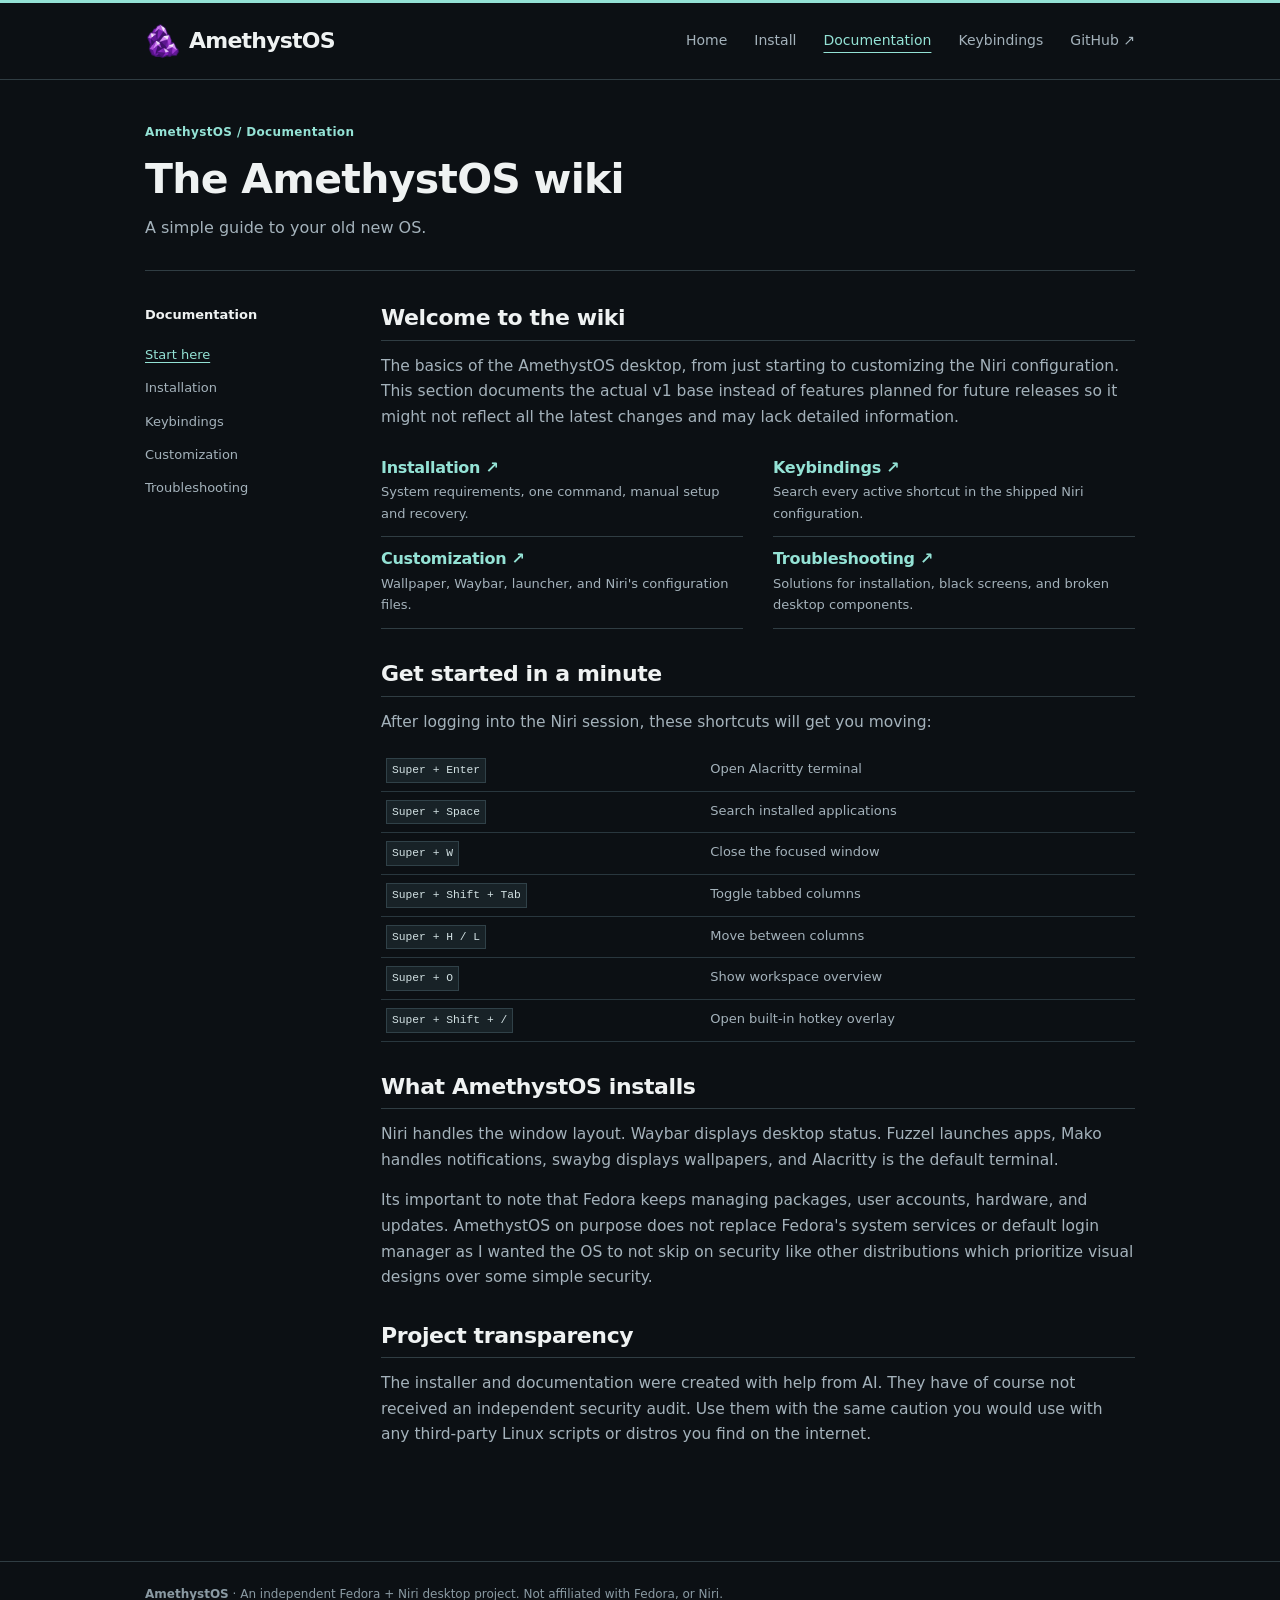
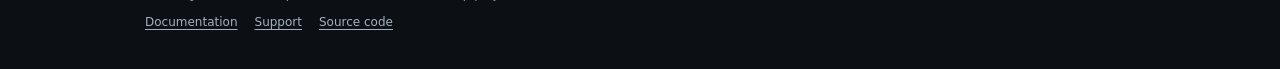
==== commit 941e951b: "fixed some things" ====
--- a/wiki/index.html
+++ b/wiki/index.html
@@ -21,8 +21,9 @@
 <h2>Get started in a minute</h2><p>After logging into the Niri session, these shortcuts will get you moving:</p>
 <table class="key-table"><tbody>
 <tr><td><span class="kbd">Super + Enter</span></td><td>Open Alacritty terminal</td></tr>
-<tr><td><span class="kbd">Super + Space</span></td><td>Open Fuzzel application launcher</td></tr>
-<tr><td><span class="kbd">Super + Q</span></td><td>Close the focused window</td></tr>
+<tr><td><span class="kbd">Super + Space</span></td><td>Search installed applications</td></tr>
+<tr><td><span class="kbd">Super + W</span></td><td>Close the focused window</td></tr>
+<tr><td><span class="kbd">Super + Shift + Tab</span></td><td>Toggle tabbed columns</td></tr>
 <tr><td><span class="kbd">Super + H / L</span></td><td>Move between columns</td></tr>
 <tr><td><span class="kbd">Super + O</span></td><td>Show workspace overview</td></tr>
 <tr><td><span class="kbd">Super + Shift + /</span></td><td>Open built-in hotkey overlay</td></tr>
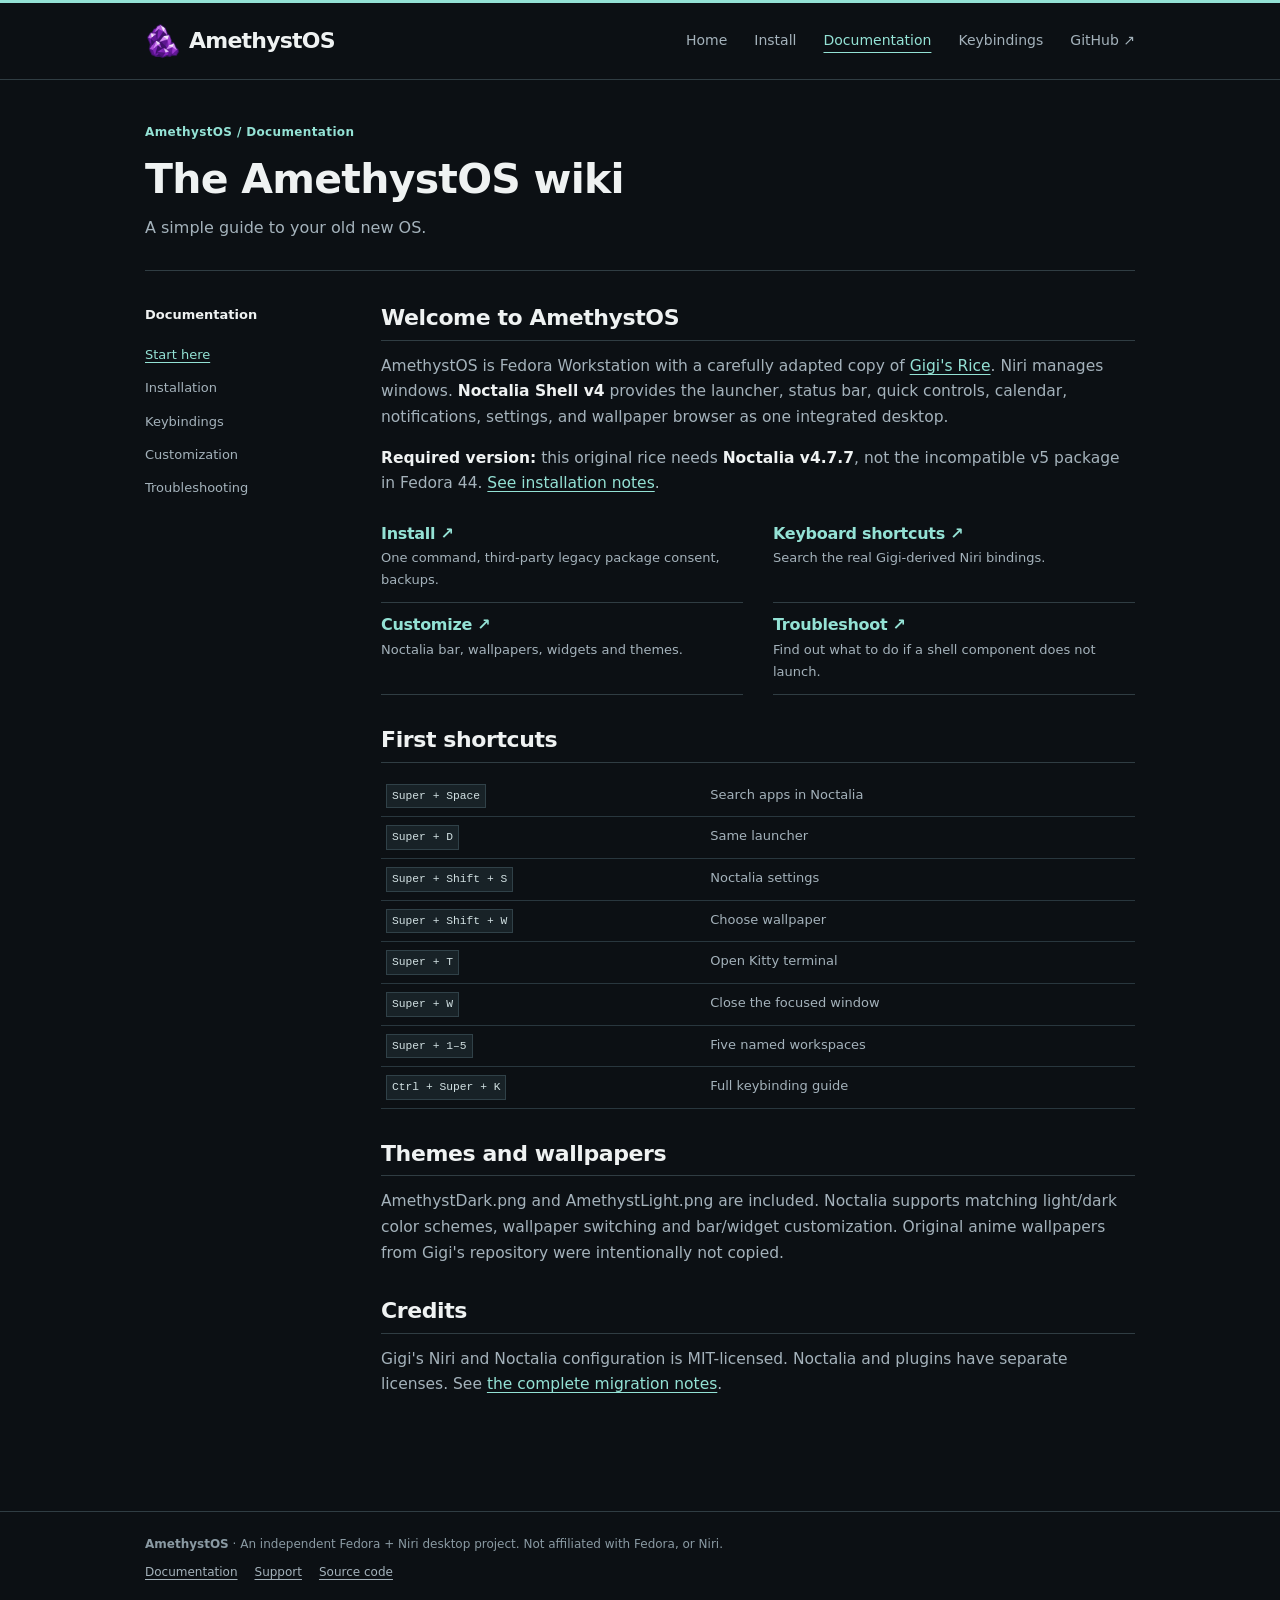
==== commit 0433a032: "added noctalia" ====
--- a/wiki/index.html
+++ b/wiki/index.html
@@ -10,29 +10,27 @@
 <button class="nav-toggle" type="button" data-nav-toggle aria-expanded="false" aria-controls="site-nav">Menu</button>
 <nav id="site-nav" class="navlinks" data-navlinks aria-label="Main navigation"><a href="../index.html">Home</a><a href="../install.html">Install</a><a href="../wiki/index.html" aria-current="page">Documentation</a><a href="../wiki/keybinds.html">Keybindings</a><a class="nav-github" href="https://github.com/TerabyteEXE/AmethystOS" target="_blank" rel="noopener noreferrer">GitHub ↗</a></nav>
 </div></header><main id="content"><div class="wrap"><div class="page-title"><p class="eyebrow">AmethystOS / Documentation</p><h1>The AmethystOS wiki</h1><p class="lead">A simple guide to your old new OS.</p></div>
-<div class="doc-shell"><aside class="side-nav" aria-label="Wiki pages"><p class="side-label">Documentation</p><a class="active" href="index.html">Start here</a><a class="" href="../install.html">Installation</a><a class="" href="keybinds.html">Keybindings</a><a class="" href="customization.html">Customization</a><a class="" href="troubleshooting.html">Troubleshooting</a></aside><article class="doc-content"><h2>Welcome to the wiki</h2>
-<p>The basics of the AmethystOS desktop, from just starting to customizing the Niri configuration. This section documents the actual v1 base instead of features planned for future releases so it might not reflect all the latest changes and may lack detailed information.</p>
+<div class="doc-shell"><aside class="side-nav" aria-label="Wiki pages"><p class="side-label">Documentation</p><a class="active" href="index.html">Start here</a><a class="" href="../install.html">Installation</a><a class="" href="keybinds.html">Keybindings</a><a class="" href="customization.html">Customization</a><a class="" href="troubleshooting.html">Troubleshooting</a></aside><article class="doc-content"><h2>Welcome to AmethystOS</h2>
+<p>AmethystOS is Fedora Workstation with a carefully adapted copy of <a href="https://github.com/deadduck-09/gigis-rice">Gigi's Rice</a>. Niri manages windows. <strong>Noctalia Shell v4</strong> provides the launcher, status bar, quick controls, calendar, notifications, settings, and wallpaper browser as one integrated desktop.</p>
+<p><strong>Required version:</strong> this original rice needs <strong>Noctalia v4.7.7</strong>, not the incompatible v5 package in Fedora 44. <a href="../install.html">See installation notes</a>.</p>
 <div class="doc-card-grid">
-<a class="doc-card" href="../install.html"><h3>Installation ↗</h3><p>System requirements, one command, manual setup and recovery.</p></a>
-<a class="doc-card" href="keybinds.html"><h3>Keybindings ↗</h3><p>Search every active shortcut in the shipped Niri configuration.</p></a>
-<a class="doc-card" href="customization.html"><h3>Customization ↗</h3><p>Wallpaper, Waybar, launcher, and Niri's configuration files.</p></a>
-<a class="doc-card" href="troubleshooting.html"><h3>Troubleshooting ↗</h3><p>Solutions for installation, black screens, and broken desktop components.</p></a>
+<a class="doc-card" href="../install.html"><h3>Install ↗</h3><p>One command, third-party legacy package consent, backups.</p></a>
+<a class="doc-card" href="keybinds.html"><h3>Keyboard shortcuts ↗</h3><p>Search the real Gigi-derived Niri bindings.</p></a>
+<a class="doc-card" href="customization.html"><h3>Customize ↗</h3><p>Noctalia bar, wallpapers, widgets and themes.</p></a>
+<a class="doc-card" href="troubleshooting.html"><h3>Troubleshoot ↗</h3><p>Find out what to do if a shell component does not launch.</p></a>
 </div>
-<h2>Get started in a minute</h2><p>After logging into the Niri session, these shortcuts will get you moving:</p>
-<table class="key-table"><tbody>
-<tr><td><span class="kbd">Super + Enter</span></td><td>Open Alacritty terminal</td></tr>
-<tr><td><span class="kbd">Super + Space</span></td><td>Search installed applications</td></tr>
+<h2>First shortcuts</h2><table class="key-table"><tbody>
+<tr><td><span class="kbd">Super + Space</span></td><td>Search apps in Noctalia</td></tr>
+<tr><td><span class="kbd">Super + D</span></td><td>Same launcher</td></tr>
+<tr><td><span class="kbd">Super + Shift + S</span></td><td>Noctalia settings</td></tr>
+<tr><td><span class="kbd">Super + Shift + W</span></td><td>Choose wallpaper</td></tr>
+<tr><td><span class="kbd">Super + T</span></td><td>Open Kitty terminal</td></tr>
 <tr><td><span class="kbd">Super + W</span></td><td>Close the focused window</td></tr>
-<tr><td><span class="kbd">Super + Shift + Tab</span></td><td>Toggle tabbed columns</td></tr>
-<tr><td><span class="kbd">Super + H / L</span></td><td>Move between columns</td></tr>
-<tr><td><span class="kbd">Super + O</span></td><td>Show workspace overview</td></tr>
-<tr><td><span class="kbd">Super + Shift + /</span></td><td>Open built-in hotkey overlay</td></tr>
+<tr><td><span class="kbd">Super + 1–5</span></td><td>Five named workspaces</td></tr>
+<tr><td><span class="kbd">Ctrl + Super + K</span></td><td>Full keybinding guide</td></tr>
 </tbody></table>
-<h2>What AmethystOS installs</h2>
-<p>Niri handles the window layout. Waybar displays desktop status. Fuzzel launches apps, Mako handles notifications, swaybg displays wallpapers, and Alacritty is the default terminal.</p>
-<p>Its important to note that Fedora keeps managing packages, user accounts, hardware, and updates. AmethystOS on purpose does not replace Fedora's system services or default login manager as I wanted the OS to not skip on security like other distributions which prioritize visual designs over some simple security.</p>
-<h2>Project transparency</h2>
-<p>The installer and documentation were created with help from AI. They have of course not received an independent security audit. Use them with the same caution you would use with any third-party Linux scripts or distros you find on the internet.</p></article></div></div></main>
+<h2>Themes and wallpapers</h2><p>AmethystDark.png and AmethystLight.png are included. Noctalia supports matching light/dark color schemes, wallpaper switching and bar/widget customization. Original anime wallpapers from Gigi's repository were intentionally not copied.</p>
+<h2>Credits</h2><p>Gigi's Niri and Noctalia configuration is MIT-licensed. Noctalia and plugins have separate licenses. See <a href="https://github.com/TerabyteEXE/AmethystOS/blob/main/docs/GIGI_MIGRATION.md">the complete migration notes</a>.</p></article></div></div></main>
 <footer class="footer"><div class="wrap footer-inner"><div>
 <p><strong>AmethystOS</strong> · An independent Fedora + Niri desktop project. Not affiliated with Fedora, or Niri.</p>
 <div class="footer-links"><a href="../wiki/index.html">Documentation</a><a href="../wiki/troubleshooting.html">Support</a><a href="https://github.com/TerabyteEXE/AmethystOS">Source code</a></div>
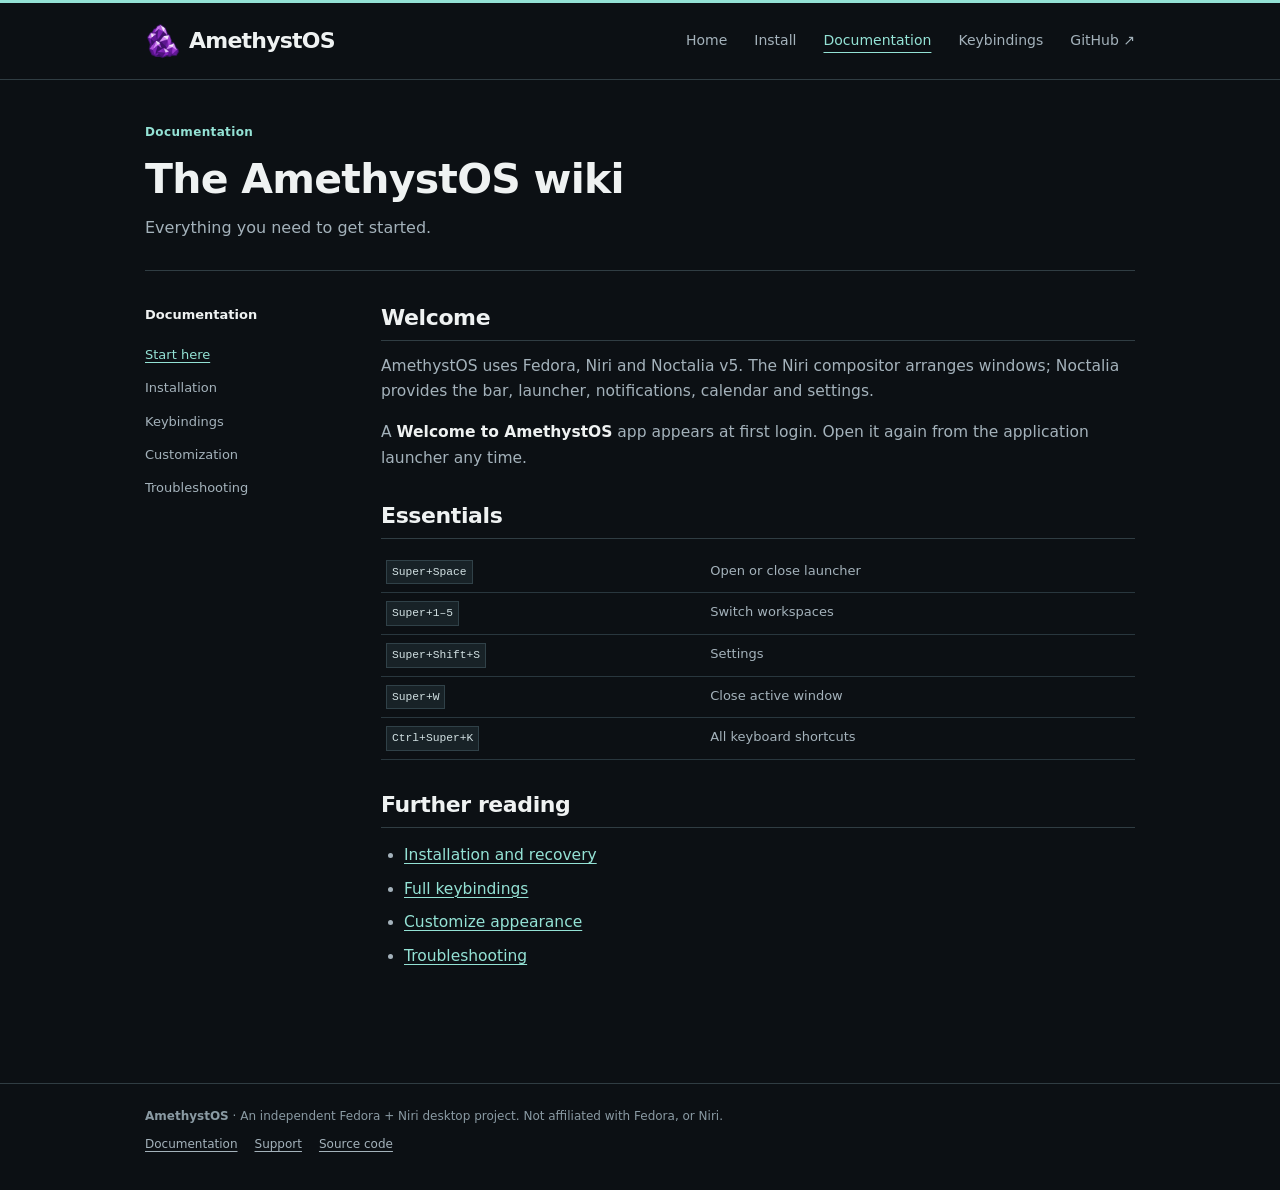
==== commit 3b0393c7: "updated for Noctilia V5" ====
--- a/wiki/index.html
+++ b/wiki/index.html
@@ -9,28 +9,10 @@
 <a href="../index.html" class="brand" aria-label="AmethystOS home"><img class="brand-icon" src="../assets/branding/amethyst-logo.png" alt="" width="36" height="36">AmethystOS</a>
 <button class="nav-toggle" type="button" data-nav-toggle aria-expanded="false" aria-controls="site-nav">Menu</button>
 <nav id="site-nav" class="navlinks" data-navlinks aria-label="Main navigation"><a href="../index.html">Home</a><a href="../install.html">Install</a><a href="../wiki/index.html" aria-current="page">Documentation</a><a href="../wiki/keybinds.html">Keybindings</a><a class="nav-github" href="https://github.com/TerabyteEXE/AmethystOS" target="_blank" rel="noopener noreferrer">GitHub ↗</a></nav>
-</div></header><main id="content"><div class="wrap"><div class="page-title"><p class="eyebrow">AmethystOS / Documentation</p><h1>The AmethystOS wiki</h1><p class="lead">A simple guide to your old new OS.</p></div>
-<div class="doc-shell"><aside class="side-nav" aria-label="Wiki pages"><p class="side-label">Documentation</p><a class="active" href="index.html">Start here</a><a class="" href="../install.html">Installation</a><a class="" href="keybinds.html">Keybindings</a><a class="" href="customization.html">Customization</a><a class="" href="troubleshooting.html">Troubleshooting</a></aside><article class="doc-content"><h2>Welcome to AmethystOS</h2>
-<p>AmethystOS is Fedora Workstation with a carefully adapted copy of <a href="https://github.com/deadduck-09/gigis-rice">Gigi's Rice</a>. Niri manages windows. <strong>Noctalia Shell v4</strong> provides the launcher, status bar, quick controls, calendar, notifications, settings, and wallpaper browser as one integrated desktop.</p>
-<p><strong>Required version:</strong> this original rice needs <strong>Noctalia v4.7.7</strong>, not the incompatible v5 package in Fedora 44. <a href="../install.html">See installation notes</a>.</p>
-<div class="doc-card-grid">
-<a class="doc-card" href="../install.html"><h3>Install ↗</h3><p>One command, third-party legacy package consent, backups.</p></a>
-<a class="doc-card" href="keybinds.html"><h3>Keyboard shortcuts ↗</h3><p>Search the real Gigi-derived Niri bindings.</p></a>
-<a class="doc-card" href="customization.html"><h3>Customize ↗</h3><p>Noctalia bar, wallpapers, widgets and themes.</p></a>
-<a class="doc-card" href="troubleshooting.html"><h3>Troubleshoot ↗</h3><p>Find out what to do if a shell component does not launch.</p></a>
-</div>
-<h2>First shortcuts</h2><table class="key-table"><tbody>
-<tr><td><span class="kbd">Super + Space</span></td><td>Search apps in Noctalia</td></tr>
-<tr><td><span class="kbd">Super + D</span></td><td>Same launcher</td></tr>
-<tr><td><span class="kbd">Super + Shift + S</span></td><td>Noctalia settings</td></tr>
-<tr><td><span class="kbd">Super + Shift + W</span></td><td>Choose wallpaper</td></tr>
-<tr><td><span class="kbd">Super + T</span></td><td>Open Kitty terminal</td></tr>
-<tr><td><span class="kbd">Super + W</span></td><td>Close the focused window</td></tr>
-<tr><td><span class="kbd">Super + 1–5</span></td><td>Five named workspaces</td></tr>
-<tr><td><span class="kbd">Ctrl + Super + K</span></td><td>Full keybinding guide</td></tr>
-</tbody></table>
-<h2>Themes and wallpapers</h2><p>AmethystDark.png and AmethystLight.png are included. Noctalia supports matching light/dark color schemes, wallpaper switching and bar/widget customization. Original anime wallpapers from Gigi's repository were intentionally not copied.</p>
-<h2>Credits</h2><p>Gigi's Niri and Noctalia configuration is MIT-licensed. Noctalia and plugins have separate licenses. See <a href="https://github.com/TerabyteEXE/AmethystOS/blob/main/docs/GIGI_MIGRATION.md">the complete migration notes</a>.</p></article></div></div></main>
+</div></header><main id="content"><div class="wrap">
+<div class="page-title"><p class="eyebrow">Documentation</p><h1>The AmethystOS wiki</h1><p class="lead">Everything you need to get started.</p></div><div class="doc-shell"><aside class="side-nav" aria-label="Wiki pages"><p class="side-label">Documentation</p><a class="active" href="index.html">Start here</a><a href="../install.html">Installation</a><a href="keybinds.html">Keybindings</a><a href="customization.html">Customization</a><a href="troubleshooting.html">Troubleshooting</a></aside><article class="doc-content"><h2>Welcome</h2><p>AmethystOS uses Fedora, Niri and Noctalia v5. The Niri compositor arranges windows; Noctalia provides the bar, launcher, notifications, calendar and settings.</p><p>A <strong>Welcome to AmethystOS</strong> app appears at first login. Open it again from the application launcher any time.</p><h2>Essentials</h2><table class="key-table"><tbody>
+<tr><td><span class="kbd">Super+Space</span></td><td>Open or close launcher</td></tr><tr><td><span class="kbd">Super+1–5</span></td><td>Switch workspaces</td></tr><tr><td><span class="kbd">Super+Shift+S</span></td><td>Settings</td></tr><tr><td><span class="kbd">Super+W</span></td><td>Close active window</td></tr><tr><td><span class="kbd">Ctrl+Super+K</span></td><td>All keyboard shortcuts</td></tr></tbody></table><h2>Further reading</h2><ul><li><a href="../install.html">Installation and recovery</a></li><li><a href="keybinds.html">Full keybindings</a></li><li><a href="customization.html">Customize appearance</a></li><li><a href="troubleshooting.html">Troubleshooting</a></li></ul></article></div>
+</div></main>
 <footer class="footer"><div class="wrap footer-inner"><div>
 <p><strong>AmethystOS</strong> · An independent Fedora + Niri desktop project. Not affiliated with Fedora, or Niri.</p>
 <div class="footer-links"><a href="../wiki/index.html">Documentation</a><a href="../wiki/troubleshooting.html">Support</a><a href="https://github.com/TerabyteEXE/AmethystOS">Source code</a></div>
